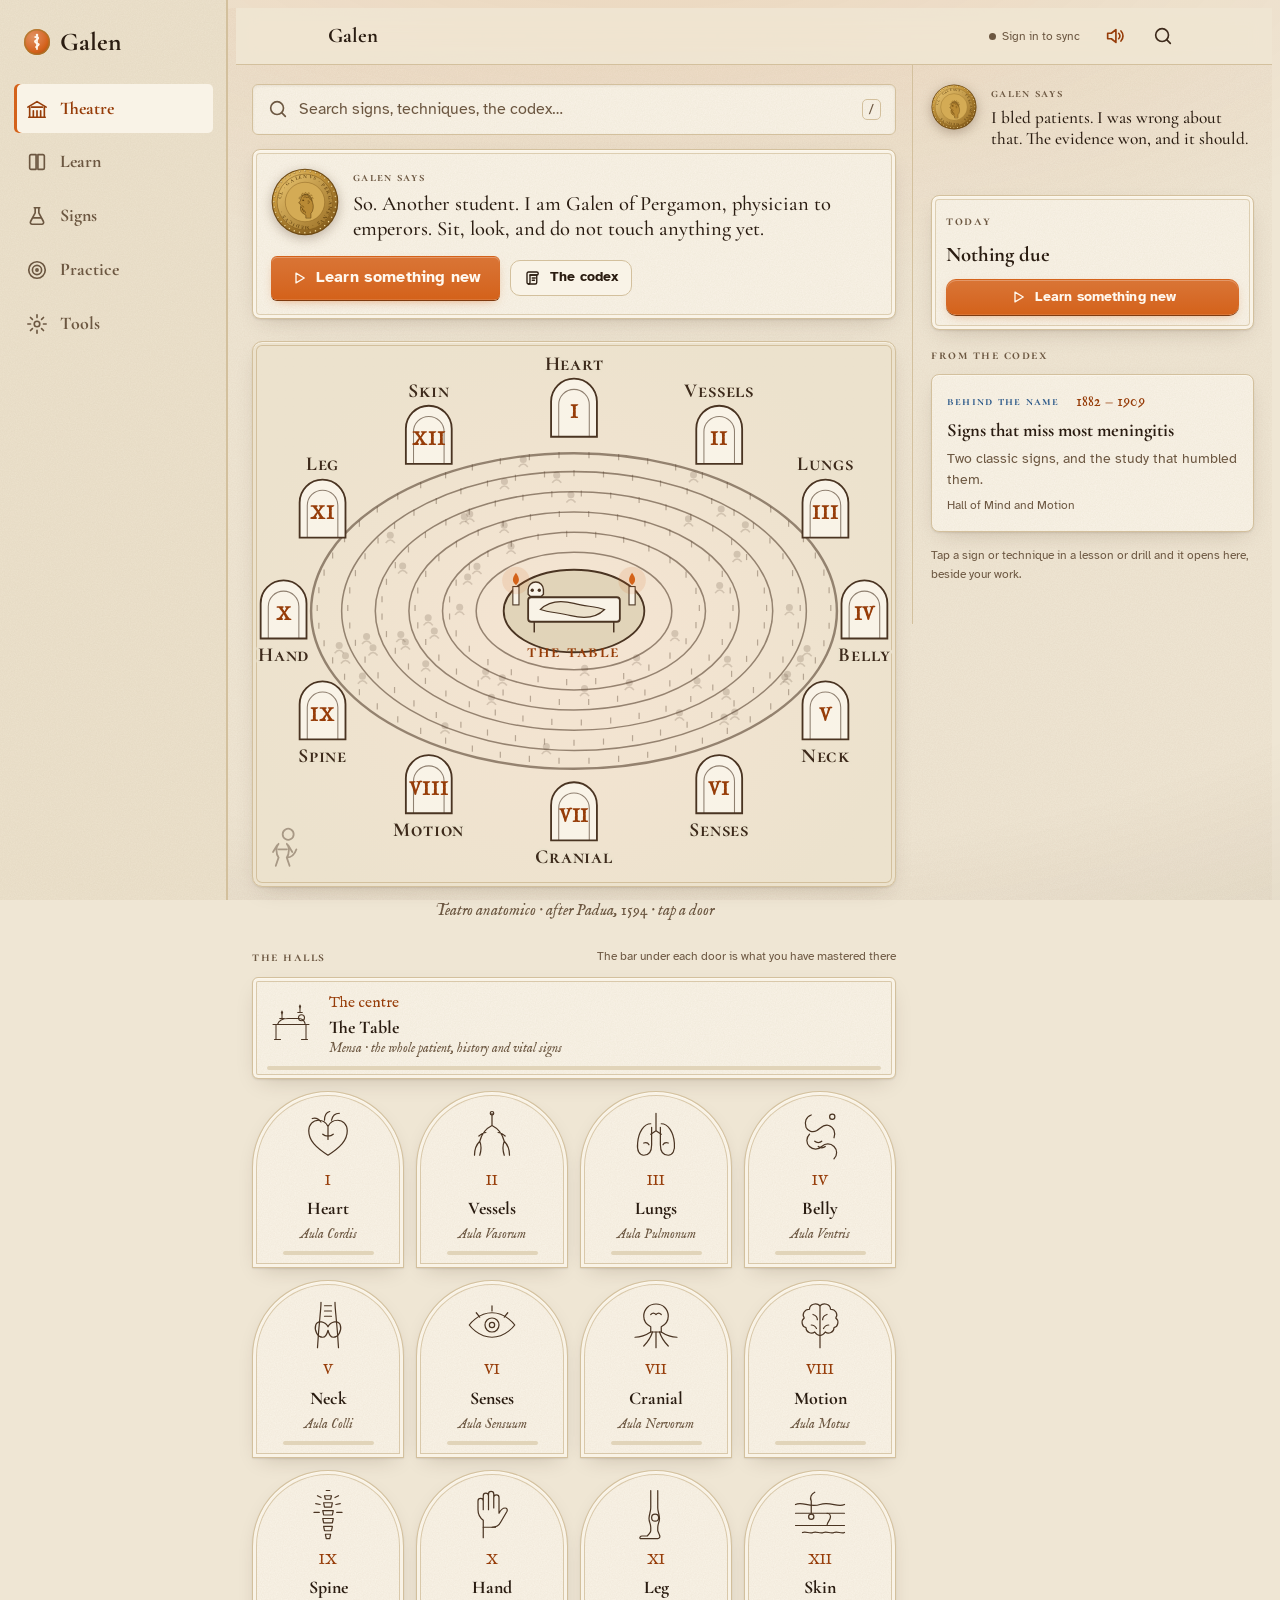
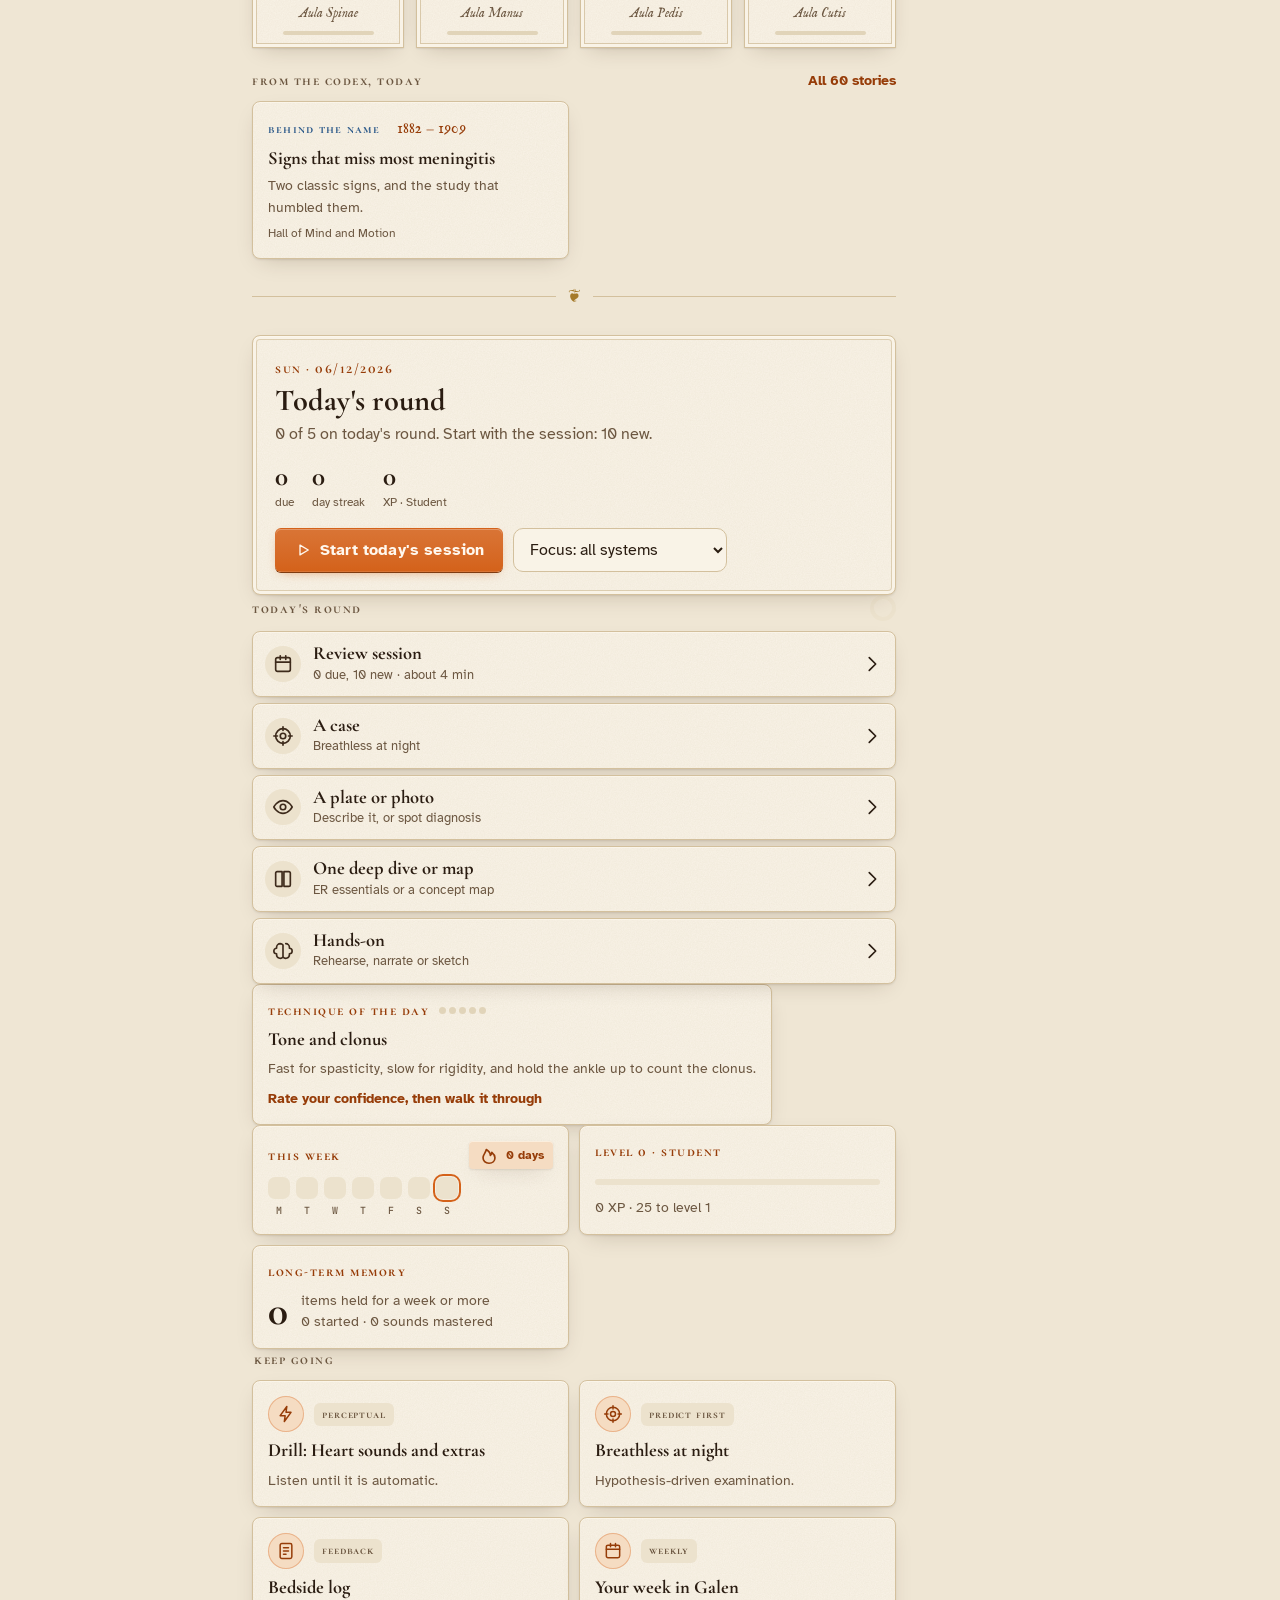
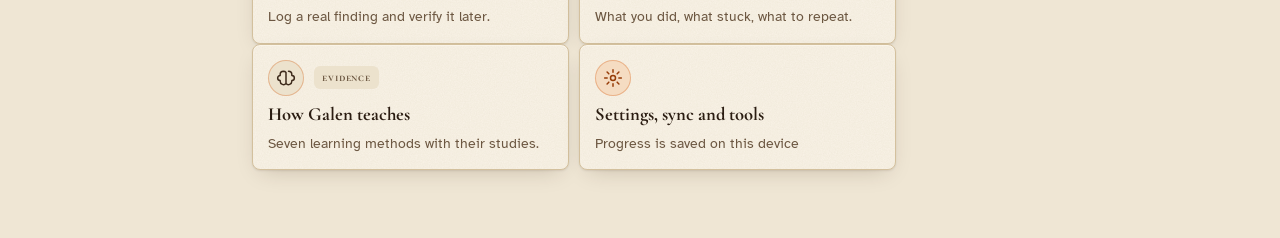
==== docs/index.html @ ebee1a9f "Publish the app: .gitignore excluded docs/index.html, so Pages never had a front page and fell back " ====
<!doctype html>
<html lang="en">
<head>
<meta charset="utf-8">
<meta name="viewport" content="width=device-width,initial-scale=1,viewport-fit=cover">
<title>Galen</title>
<meta name="description" content="Galen: history, examination and the reasons behind them. Evidence, illustrations, sounds, skin, neurology and practice that makes it stick.">
<meta name="theme-color" content="#efe6d4" media="(prefers-color-scheme: light)">
<meta name="theme-color" content="#120d09" media="(prefers-color-scheme: dark)">
<meta name="color-scheme" content="light dark">
<meta name="apple-mobile-web-app-capable" content="yes">
<meta name="apple-mobile-web-app-status-bar-style" content="default">
<meta name="apple-mobile-web-app-title" content="Galen">
<link rel="manifest" href="manifest.webmanifest">
<link rel="icon" href="icons/icon-192.png" type="image/png">
<link rel="apple-touch-icon" href="icons/apple-touch-icon.png">

<link rel="stylesheet" href="app.css?v=e08f1259a0">
</head>
<body>


<div class="shell">
  <header class="top"><div class="top-in">
    <button class="iconbtn" id="backbtn" aria-label="Back" hidden></button>
    <div class="top-title"><span class="brandmark" aria-hidden="true"><svg viewBox="0 0 24 24"><path d="M12 2.5v19"/><path d="M9.5 5.5c3.5-1 5.5 1 3 3s-5 2.5-2 4.5 5.5 1 3 3.5-4 1.5-2 3"/><circle cx="12" cy="2.6" r=".6"/></svg></span><b id="toptitle">Galen</b></div>
    <span class="sync" id="sync">This device</span>
    <button class="iconbtn" id="soundbtn" aria-label="Theatre sound" aria-pressed="false"></button>
    <button class="iconbtn" id="searchbtn" aria-label="Search (press /)"></button>
  </div></header>
  <main class="wrap" id="view"></main>
  <aside class="refpane" id="refpane" aria-label="Reference"></aside>
</div>
<div class="stage" aria-hidden="true"><i class="glow"></i><i class="vig"></i></div>
<nav class="nav" aria-label="Sections"><div class="nav-in" id="nav"></div></nav>

<script src="app.js?v=e08f1259a0"></script>
<script>
if ('serviceWorker' in navigator) {
  window.addEventListener('load', () => navigator.serviceWorker.register('sw.js').then(reg => {
    window.GALEN_SW = reg;
    reg.addEventListener('updatefound', () => { const w = reg.installing; w && w.addEventListener('statechange', () => { if (w.state === 'installed' && navigator.serviceWorker.controller) document.dispatchEvent(new CustomEvent('galen:update', { detail: reg })); }); });
  }).catch(e => console.warn('sw', e)));
  /* reload only when an update replaces a worker that was already in control (the user tapped Update), never on the first install */
  let refreshing = false; const hadController = !!navigator.serviceWorker.controller;
  navigator.serviceWorker.addEventListener('controllerchange', () => { if (refreshing || !hadController) return; refreshing = true; location.reload(); });
}
</script>
</body>
</html>
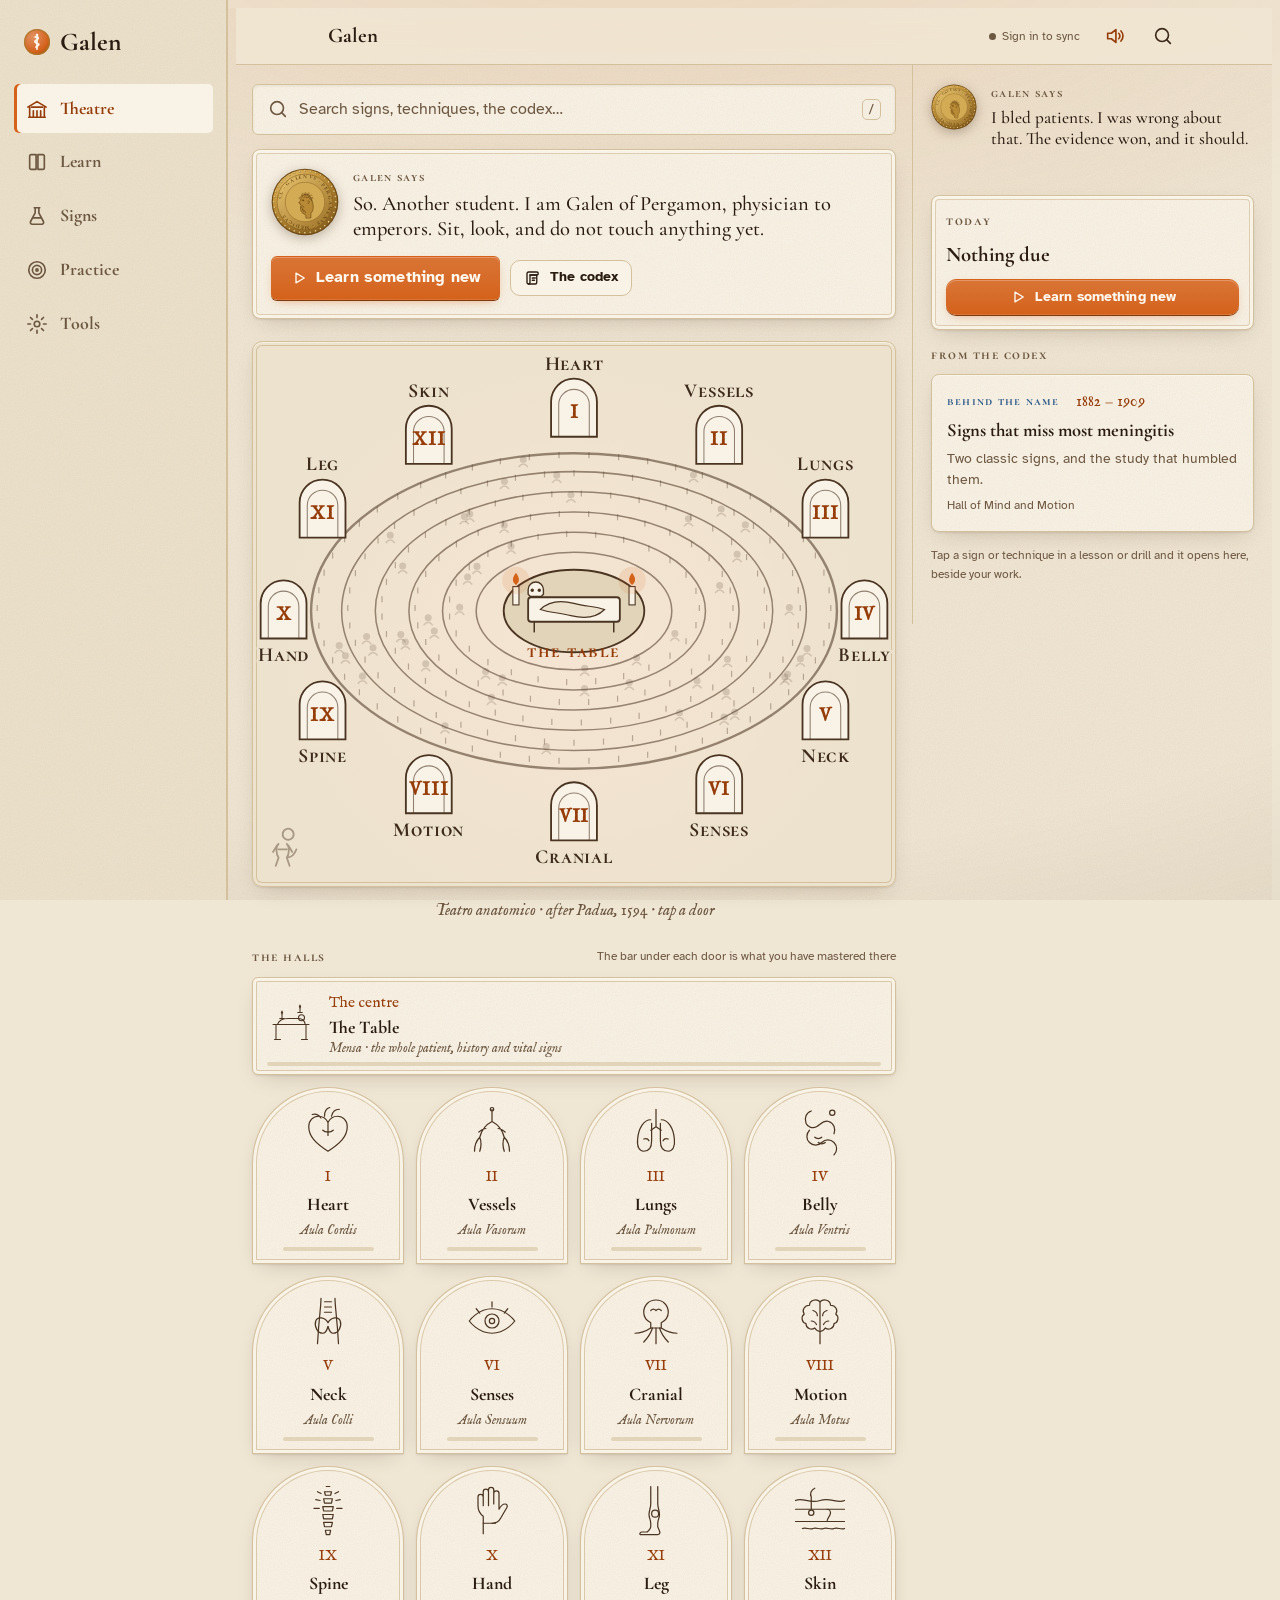
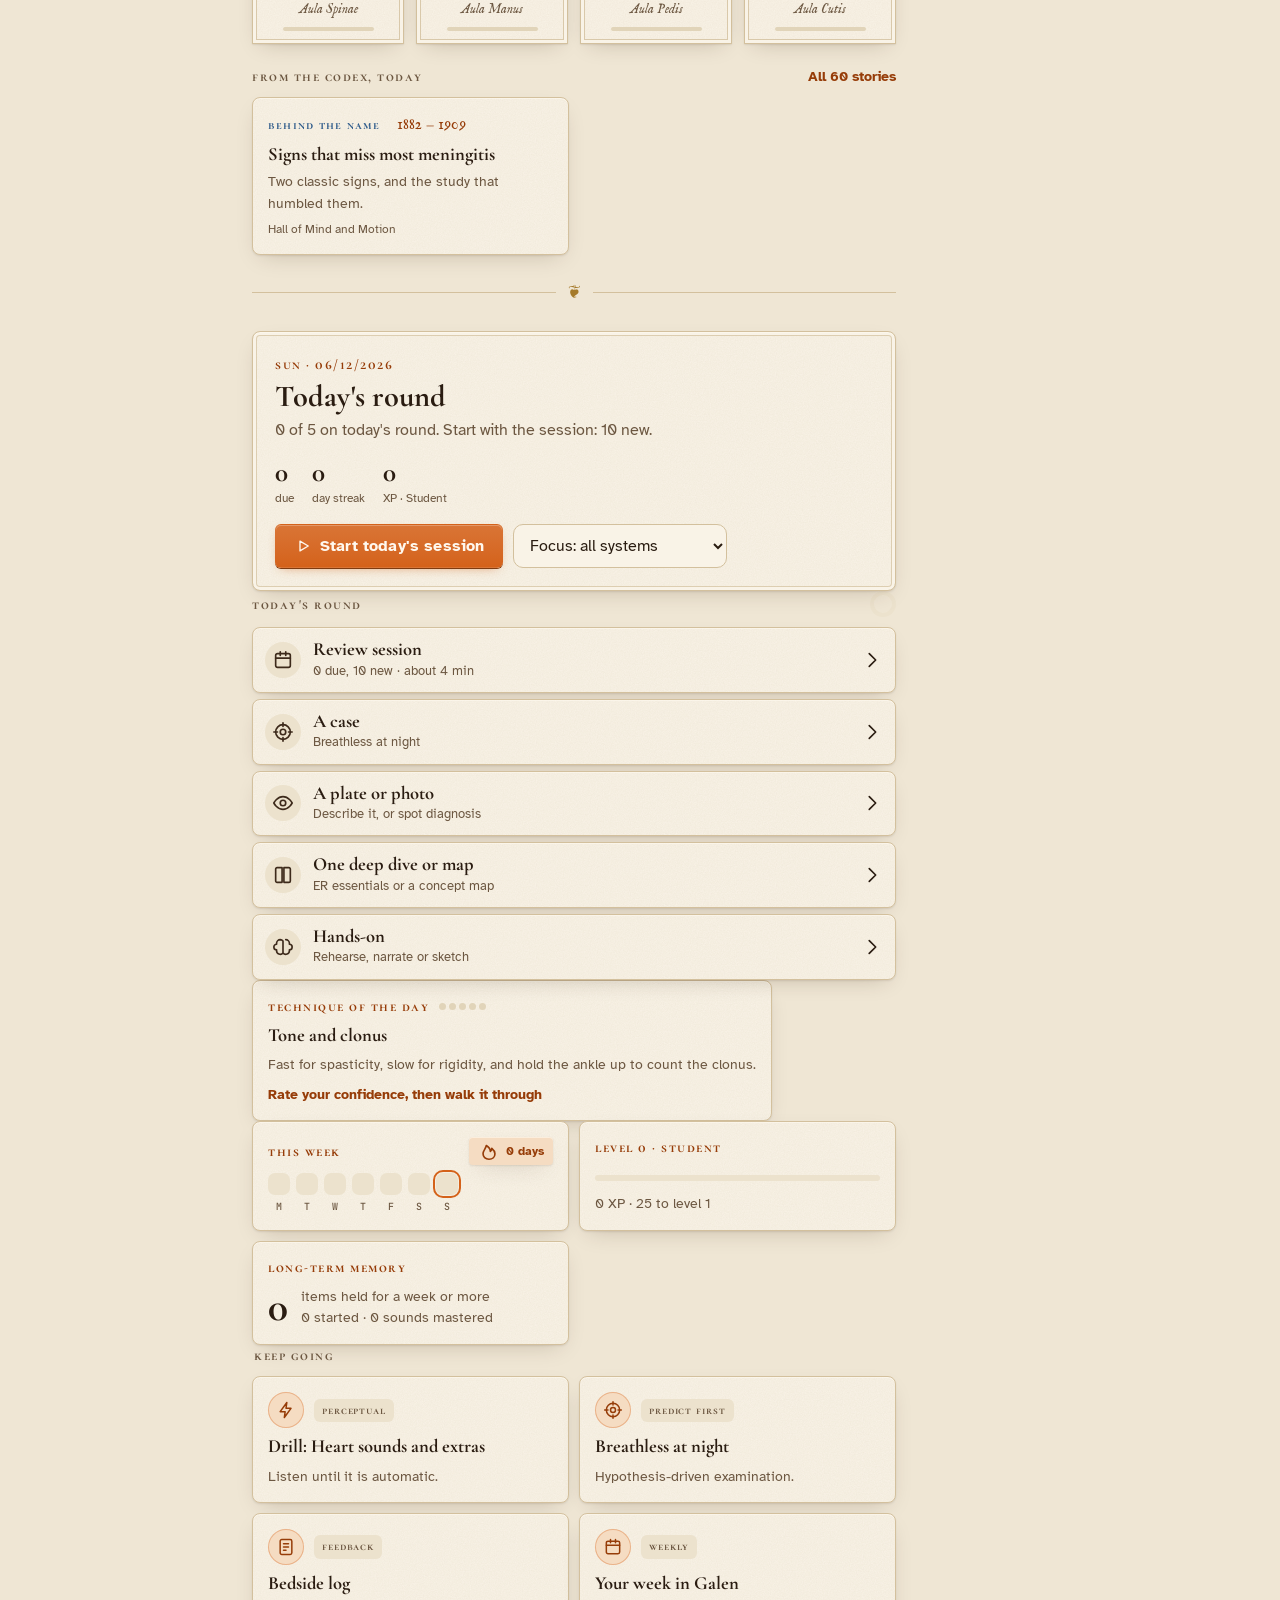
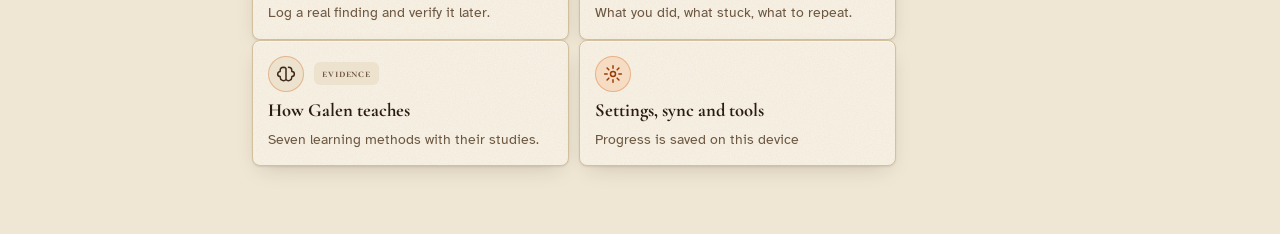
==== commit c629cac0: "Split store (state / cards / scheduler), world (halls / voice), theatre (core / sessions / codex) an" ====
--- a/docs/index.html
+++ b/docs/index.html
@@ -15,7 +15,7 @@
 <link rel="icon" href="icons/icon-192.png" type="image/png">
 <link rel="apple-touch-icon" href="icons/apple-touch-icon.png">
 
-<link rel="stylesheet" href="app.css?v=e08f1259a0">
+<link rel="stylesheet" href="app.css?v=080d347443">
 </head>
 <body>
 
@@ -34,7 +34,7 @@
 <div class="stage" aria-hidden="true"><i class="glow"></i><i class="vig"></i></div>
 <nav class="nav" aria-label="Sections"><div class="nav-in" id="nav"></div></nav>
 
-<script src="app.js?v=e08f1259a0"></script>
+<script src="app.js?v=080d347443"></script>
 <script>
 if ('serviceWorker' in navigator) {
   window.addEventListener('load', () => navigator.serviceWorker.register('sw.js').then(reg => {
--- a/docs/app.css
+++ b/docs/app.css
@@ -624,6 +624,32 @@
 .refpane .card{padding:14px}
 .refpane h2{font-size:1.45rem}
 
+/* ---------- help overlay and pad focus ---------- */
+.helpov{position:fixed;inset:0;z-index:60;background:rgb(20 12 5 / .55);display:grid;place-items:center;padding:16px}
+.helpov .card{max-width:640px;width:100%;max-height:85vh;overflow:auto}
+.helpov table{width:100%;border-collapse:collapse;font-size:.92rem}
+.helpov td,.helpov th{padding:6px 8px;border-bottom:1px solid var(--line);text-align:left;vertical-align:top}
+.helpov th{font-family:var(--f-sc);letter-spacing:.08em;text-transform:lowercase;color:var(--muted)}
+.helpov kbd{font-family:var(--f-mono);font-size:.78rem;border:1px solid var(--line);border-bottom-width:2px;border-radius:4px;padding:1px 6px;background:var(--surface2);white-space:nowrap}
+html.pad :focus{outline:3px solid var(--accent)!important;outline-offset:3px;border-radius:6px}
+html.pad .theatre .door:focus .arch{stroke:var(--accent);stroke-width:3}
+
+/* ---------- seal (wax) ---------- */
+.waxseal{display:inline-block;width:30px;height:30px;vertical-align:middle}
+.toast.good{background:var(--good)}
+
+/* sound settings */
+.mixrow{display:grid;grid-template-columns:auto 1fr auto;gap:10px;align-items:center}
+.mixrow input[type=range]{width:100%;accent-color:var(--accent)}
+
+.hall.table .prog{position:absolute;left:14px;right:14px;bottom:8px;width:auto}
+.hall.table .tx{flex:1;min-width:0}
+.hall.table{padding-bottom:18px}
+.theatre{max-width:820px;margin-inline:auto;width:100%}
+@media (max-width:480px){.sync{font-size:0;padding:4px}.sync::before{margin:0}}
+.wrap p,.wrap li,.wrap dd,.refpane p{overflow-wrap:anywhere}
+
+/* Theatre UI: guide, theatre home, halls, hall page, outline chapters. */
 /* ---------- Galen the guide ---------- */
 .guide{display:flex;gap:14px;align-items:flex-start}
 .medal{flex:none;width:68px;height:68px;border-radius:50%;padding:0;border:0;background:none;cursor:pointer;filter:drop-shadow(0 3px 6px rgb(60 30 5 / .3))}
@@ -683,36 +709,6 @@
 .hallhead h1{max-width:none}
 .story{font-size:1.04rem;line-height:1.65;max-width:66ch}
 .story p{margin:0 0 .8em}
-.lorecard{display:flex;flex-direction:column;gap:6px;text-align:left}
-.lorecard .yr{font-family:var(--f-fell);color:var(--accent-ink)}
-.lorecard .k{font-family:var(--f-sc);letter-spacing:.1em;text-transform:lowercase;font-weight:700;font-size:.78rem}
-.lorecard .k.dark{color:var(--bad)}.lorecard .k.triumph{color:var(--good)}.lorecard .k.eponym{color:var(--insp)}.lorecard .k.theatre{color:var(--gilt)}
-.lore-body{font-size:1.04rem;line-height:1.7;max-width:66ch}
-.lore-body p{margin:0 0 .9em}
-.lore-body p:first-child::first-letter{font-family:var(--f-fell);float:left;font-size:3.3em;line-height:.8;padding:7px 8px 0 0;color:var(--accent-ink)}
-.lore-fact{border-left:3px solid var(--gilt);padding:6px 12px;background:var(--gilt-soft);border-radius:0 6px 6px 0;font-size:.94rem}
-.codexfilter{display:flex;gap:6px;flex-wrap:wrap}
-.marg{font-family:var(--f-fell);font-style:italic;color:var(--muted)}
-.marg b{font-family:var(--f-display);font-style:normal;color:var(--ink)}
-
-/* ---------- help overlay and pad focus ---------- */
-.helpov{position:fixed;inset:0;z-index:60;background:rgb(20 12 5 / .55);display:grid;place-items:center;padding:16px}
-.helpov .card{max-width:640px;width:100%;max-height:85vh;overflow:auto}
-.helpov table{width:100%;border-collapse:collapse;font-size:.92rem}
-.helpov td,.helpov th{padding:6px 8px;border-bottom:1px solid var(--line);text-align:left;vertical-align:top}
-.helpov th{font-family:var(--f-sc);letter-spacing:.08em;text-transform:lowercase;color:var(--muted)}
-.helpov kbd{font-family:var(--f-mono);font-size:.78rem;border:1px solid var(--line);border-bottom-width:2px;border-radius:4px;padding:1px 6px;background:var(--surface2);white-space:nowrap}
-html.pad :focus{outline:3px solid var(--accent)!important;outline-offset:3px;border-radius:6px}
-html.pad .theatre .door:focus .arch{stroke:var(--accent);stroke-width:3}
-
-/* ---------- seal (wax) ---------- */
-.waxseal{display:inline-block;width:30px;height:30px;vertical-align:middle}
-.toast.good{background:var(--good)}
-
-/* sound settings */
-.mixrow{display:grid;grid-template-columns:auto 1fr auto;gap:10px;align-items:center}
-.mixrow input[type=range]{width:100%;accent-color:var(--accent)}
-
 /* ---------- the outline ---------- */
 .outline{display:flex;flex-direction:column;gap:10px}
 .chap{background:var(--surface);background-image:var(--paper);border:1px solid var(--line);border-radius:var(--r);box-shadow:var(--shadow)}
@@ -732,13 +728,21 @@
 .chap .trap,.chap .pearl{border-radius:6px;padding:9px 11px;font-size:.92rem}
 .chap .trap{background:var(--bad-soft);border-left:3px solid var(--bad)}
 .chap .pearl{background:var(--good-soft);border-left:3px solid var(--good)}
-.hall.table .prog{position:absolute;left:14px;right:14px;bottom:8px;width:auto}
-.hall.table .tx{flex:1;min-width:0}
-.hall.table{padding-bottom:18px}
-.theatre{max-width:820px;margin-inline:auto;width:100%}
-@media (max-width:480px){.sync{font-size:0;padding:4px}.sync::before{margin:0}}
+
+/* Codex and story pages. */
+.lorecard{display:flex;flex-direction:column;gap:6px;text-align:left}
+.lorecard .yr{font-family:var(--f-fell);color:var(--accent-ink)}
+.lorecard .k{font-family:var(--f-sc);letter-spacing:.1em;text-transform:lowercase;font-weight:700;font-size:.78rem}
+.lorecard .k.dark{color:var(--bad)}.lorecard .k.triumph{color:var(--good)}.lorecard .k.eponym{color:var(--insp)}.lorecard .k.theatre{color:var(--gilt)}
+.lore-body{font-size:1.04rem;line-height:1.7;max-width:66ch}
+.lore-body p{margin:0 0 .9em}
+.lore-body p:first-child::first-letter{font-family:var(--f-fell);float:left;font-size:3.3em;line-height:.8;padding:7px 8px 0 0;color:var(--accent-ink)}
+.lore-fact{border-left:3px solid var(--gilt);padding:6px 12px;background:var(--gilt-soft);border-radius:0 6px 6px 0;font-size:.94rem}
+.codexfilter{display:flex;gap:6px;flex-wrap:wrap}
+.marg{font-family:var(--f-fell);font-style:italic;color:var(--muted)}
+.marg b{font-family:var(--f-display);font-style:normal;color:var(--ink)}
+
 .lore-out dl{margin:6px 0 0;display:grid;grid-template-columns:max-content 1fr;gap:8px 14px}
 .lore-out dt{font-family:var(--f-sc);font-weight:700;letter-spacing:.08em;text-transform:lowercase;color:var(--accent-ink);font-size:.86rem;padding-top:2px}
 .lore-out dd{margin:0;font-size:.96rem}
 @media (max-width:520px){.lore-out dl{grid-template-columns:1fr;gap:2px}.lore-out dd{margin-bottom:8px}}
-.wrap p,.wrap li,.wrap dd,.refpane p{overflow-wrap:anywhere}
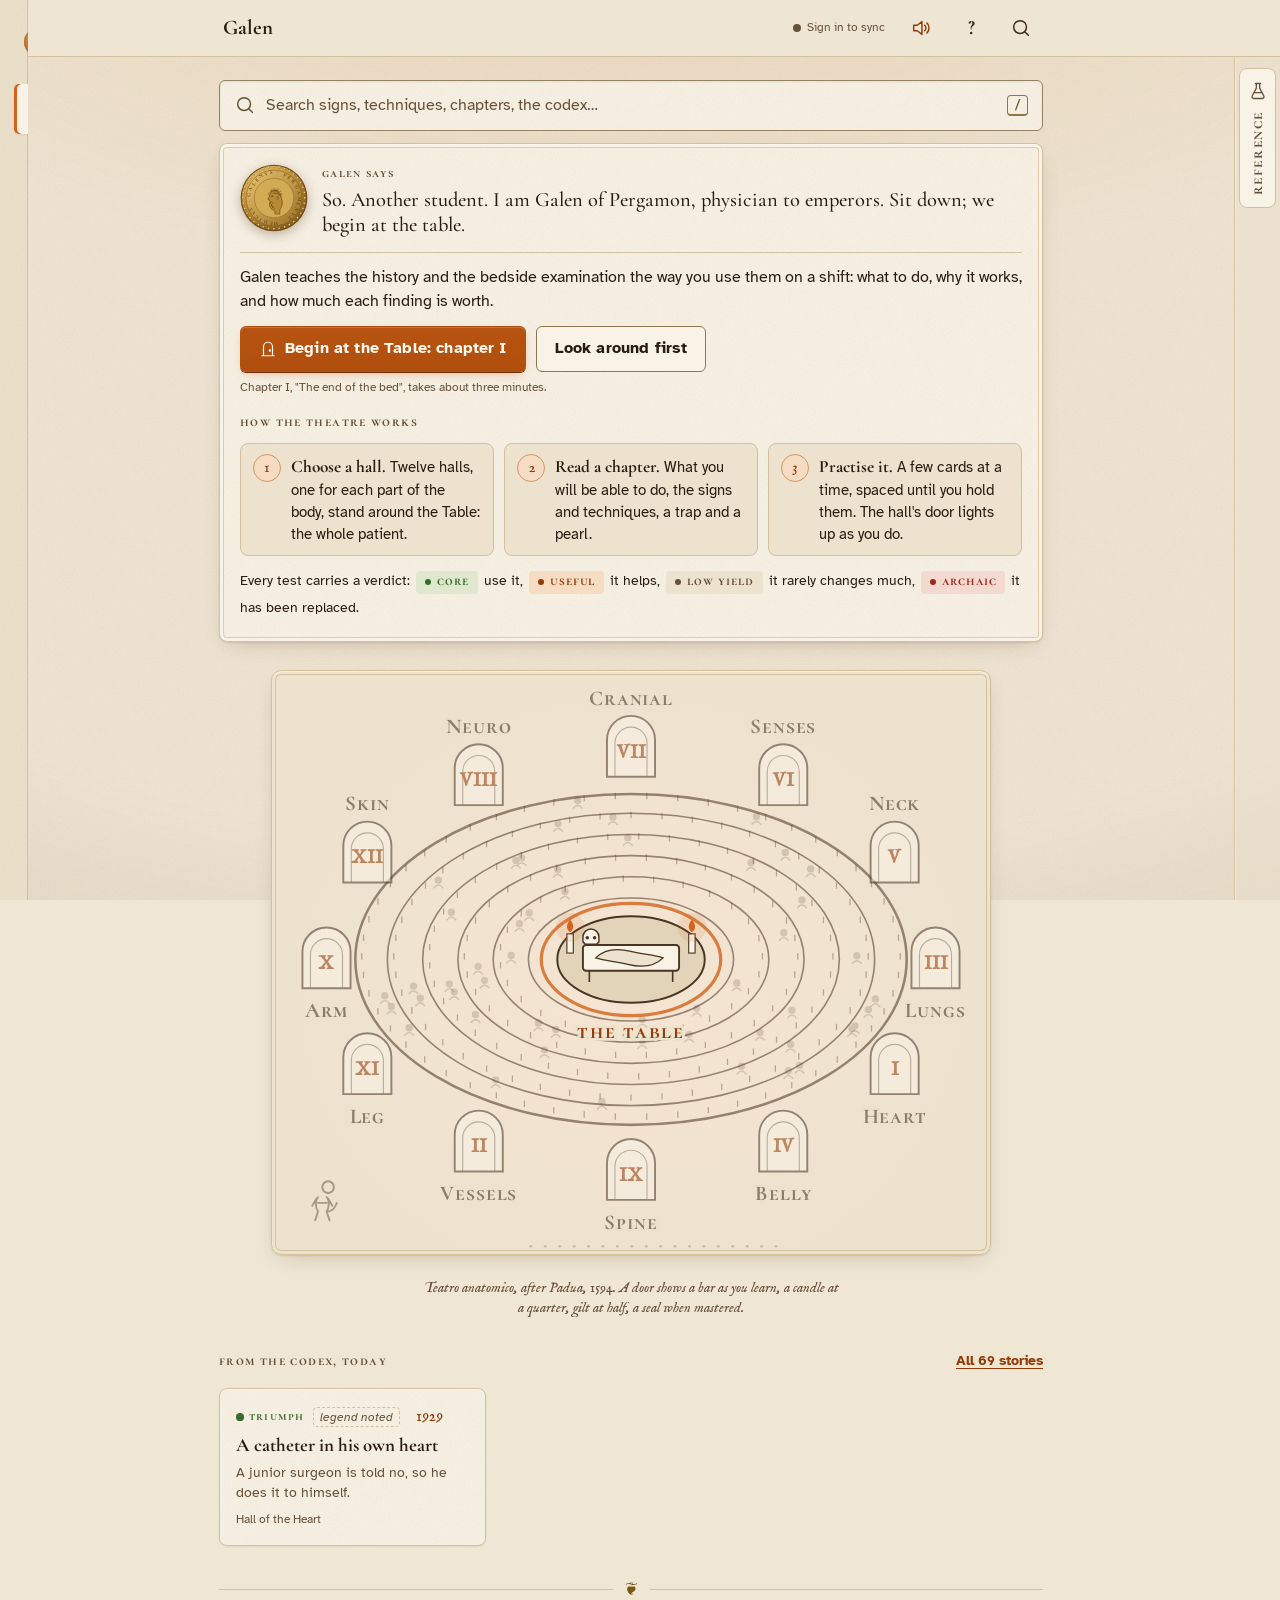
==== commit 32ed4bf6: "Galen 7.1.0: ten-tester review, twenty-developer improvements Safety-first store (single-writer lock" ====
--- a/docs/index.html
+++ b/docs/index.html
@@ -15,7 +15,7 @@
 <link rel="icon" href="icons/icon-192.png" type="image/png">
 <link rel="apple-touch-icon" href="icons/apple-touch-icon.png">
 
-<link rel="stylesheet" href="app.css?v=080d347443">
+<link rel="stylesheet" href="app.css?v=44f13ab05a">
 </head>
 <body>
 
@@ -24,26 +24,32 @@
   <header class="top"><div class="top-in">
     <button class="iconbtn" id="backbtn" aria-label="Back" hidden></button>
     <div class="top-title"><span class="brandmark" aria-hidden="true"><svg viewBox="0 0 24 24"><path d="M12 2.5v19"/><path d="M9.5 5.5c3.5-1 5.5 1 3 3s-5 2.5-2 4.5 5.5 1 3 3.5-4 1.5-2 3"/><circle cx="12" cy="2.6" r=".6"/></svg></span><b id="toptitle">Galen</b></div>
-    <span class="sync" id="sync">This device</span>
+    <span class="sync" id="sync" title="Sync status">This device</span>
     <button class="iconbtn" id="soundbtn" aria-label="Theatre sound" aria-pressed="false"></button>
     <button class="iconbtn" id="searchbtn" aria-label="Search (press /)"></button>
   </div></header>
   <main class="wrap" id="view"></main>
   <aside class="refpane" id="refpane" aria-label="Reference"></aside>
 </div>
-<div class="stage" aria-hidden="true"><i class="glow"></i><i class="vig"></i></div>
+<div class="stage" aria-hidden="true"><i class="glow"></i><i class="flick"></i><i class="vig"></i></div>
 <nav class="nav" aria-label="Sections"><div class="nav-in" id="nav"></div></nav>
 
-<script src="app.js?v=080d347443"></script>
+<script src="app.js?v=44f13ab05a"></script>
 <script>
 if ('serviceWorker' in navigator) {
-  window.addEventListener('load', () => navigator.serviceWorker.register('sw.js').then(reg => {
-    window.GALEN_SW = reg;
-    reg.addEventListener('updatefound', () => { const w = reg.installing; w && w.addEventListener('statechange', () => { if (w.state === 'installed' && navigator.serviceWorker.controller) document.dispatchEvent(new CustomEvent('galen:update', { detail: reg })); }); });
+  /* The update banner follows reg.waiting, so it comes back on every start until the user updates.
+     The app also checks for an update when it comes back into view (Android keeps the PWA alive for days), when it comes online, and hourly. */
+  const tell = reg => { if (reg && reg.waiting && navigator.serviceWorker.controller) document.dispatchEvent(new CustomEvent('galen:update', { detail: reg })); };
+  window.addEventListener('load', () => navigator.serviceWorker.register('sw.js', { updateViaCache: 'none' }).then(reg => {
+    if (!reg) return; window.GALEN_SW = reg; tell(reg);
+    reg.addEventListener('updatefound', () => { const w = reg.installing; w && w.addEventListener('statechange', () => { if (w.state === 'installed') tell(reg); }); });
+    let last = Date.now(); const check = () => { if (Date.now() - last < 60000 || navigator.onLine === false) return; last = Date.now(); reg.update().catch(() => {}); };
+    document.addEventListener('visibilitychange', () => { if (!document.hidden) check(); });
+    window.addEventListener('online', check); setInterval(check, 3600000);
   }).catch(e => console.warn('sw', e)));
   /* reload only when an update replaces a worker that was already in control (the user tapped Update), never on the first install */
   let refreshing = false; const hadController = !!navigator.serviceWorker.controller;
-  navigator.serviceWorker.addEventListener('controllerchange', () => { if (refreshing || !hadController) return; refreshing = true; location.reload(); });
+  navigator.serviceWorker.addEventListener('controllerchange', () => { if (refreshing || !hadController) return; refreshing = true; try { if (typeof Store !== 'undefined' && Store.cache) Store.cache(); } catch (e) {} location.reload(); });
 }
 </script>
 </body>
--- a/docs/app.css
+++ b/docs/app.css
@@ -1,373 +1,558 @@
 
-/* Layout: an instrument-panel app. Mobile: top bar + bottom tab bar. Desktop (≥980px): left rail + centred 880px column.
-   Palette: cool clinical neutrals biased slightly warm toward the signature orange; orange marks action and progress only. */
+/* ================= GALEN · BASE DESIGN SYSTEM =================
+   One world: the anatomical theatre. Day is parchment and iron-gall ink, night is candlelight on walnut.
+   The colour palette (both themes) lives in 02-theatre.css; this block holds the layout tokens, the scales and every shared component.
+   Layout: phone has a top bar and a bottom tab bar; ≥980 px a left rail; ≥1100 px a reference pane on the right (02-theatre.css).
+   Hierarchy of surfaces:
+     level 1  .card .hero .player .pal .sheet        engraved double frame (outer hairline, inner rule)
+     level 2  .tile .list .acc .opt .lrow(alone) …   single hairline, soft shadow
+     level 3  .note .fact .think .t .vit …            flat tint, no shadow
+   Selected state everywhere (chips, segments, steps, toggles): accent-soft fill, accent rule, accent-ink text. */
 :root{
-  --bg:#f4f4f5; --surface:#ffffff; --surface2:#eeeef1; --surface3:#e4e4e9; --ink:#16171b; --ink2:#2c2e35; --muted:#5d6069; --line:#dedee4;
-  --accent:#ee6a1c; --accent-ink:#ad470b; --accent-soft:#fde9dc; --on-accent:#ffffff;
-  --insp:#2f74d0; --good:#1b7f45; --good-soft:#dcf1e4; --bad:#c2352b; --bad-soft:#fbe4e2; --warn:#9a6200; --warn-soft:#fbefd6; --bone:#f3ead8; --bone-line:#c9b48c; --muscle:#e9a99a; --muscle-line:#b9675a; --nerve:#e0b100; --artery:#d33b2f; --vein:#3a6fc4; --fluid:#9fc6ee; --skin:#f6dccb;
-  --shadow:0 1px 2px rgb(20 20 30 / .05),0 6px 20px rgb(20 20 30 / .06);
-  --f-display:"Bricolage Grotesque","Segoe UI",system-ui,sans-serif;
-  --f-body:"Atkinson Hyperlegible",system-ui,-apple-system,"Segoe UI",sans-serif;
-  --f-mono:"JetBrains Mono",ui-monospace,Menlo,Consolas,monospace;
-  --r:14px; --r-sm:10px; --nav-h:64px;
+  /* anatomy colours used by the figures */
+  --bone:#f3ead8; --bone-line:#c9b48c; --muscle:#e9a99a; --muscle-line:#b9675a; --nerve:#e0b100; --artery:#d33b2f; --vein:#3a6fc4; --fluid:#9fc6ee; --skin:#f6dccb;
+  /* spacing scale (4 px base) */
+  --s1:4px; --s2:8px; --s3:12px; --s4:16px; --s5:24px; --s6:32px; --s7:48px;
+  /* type scale; the floor keeps small print at 12 px or more at every text size */
+  --t-xs:max(.78rem,12px); --t-sm:max(.875rem,12.5px); --t-md:1rem; --t-lg:1.125rem; --t-xl:1.35rem; --t-2xl:1.6rem;
+  --r:8px; --r-sm:6px; --r-lg:12px; --nav-h:64px; --rail-w:228px; --top-h:56px; --col:880px;
+  --ease:cubic-bezier(.2,.7,.2,1);
 }
 @media (prefers-color-scheme: dark){:root:not([data-theme="light"]){
-  --bg:#0f1012; --surface:#17181c; --surface2:#202127; --surface3:#2a2b32; --ink:#ececef; --ink2:#d3d4da; --muted:#9a9ca6; --line:#2c2e35;
-  --accent:#ff7d33; --accent-ink:#ffa066; --accent-soft:#3a2416; --on-accent:#1c0d04;
-  --insp:#6aa7f2; --good:#4cc283; --good-soft:#123222; --bad:#ff6b5e; --bad-soft:#3b1815; --warn:#e6b23c; --warn-soft:#352a10; --bone:#4a4337; --bone-line:#8a7a5c; --muscle:#7a3d34; --muscle-line:#b96a5c; --nerve:#e8c13a; --artery:#ff6b5e; --vein:#6aa7f2; --fluid:#244a6e; --skin:#3d322b;
-  --shadow:0 1px 2px rgb(0 0 0 / .4); color-scheme:dark}}
-:root[data-theme="dark"]{
-  --bg:#0f1012; --surface:#17181c; --surface2:#202127; --surface3:#2a2b32; --ink:#ececef; --ink2:#d3d4da; --muted:#9a9ca6; --line:#2c2e35;
-  --accent:#ff7d33; --accent-ink:#ffa066; --accent-soft:#3a2416; --on-accent:#1c0d04;
-  --insp:#6aa7f2; --good:#4cc283; --good-soft:#123222; --bad:#ff6b5e; --bad-soft:#3b1815; --warn:#e6b23c; --warn-soft:#352a10; --bone:#4a4337; --bone-line:#8a7a5c; --muscle:#7a3d34; --muscle-line:#b96a5c; --nerve:#e8c13a; --artery:#ff6b5e; --vein:#6aa7f2; --fluid:#244a6e; --skin:#3d322b;
-  --shadow:0 1px 2px rgb(0 0 0 / .4); color-scheme:dark}
-
-*{box-sizing:border-box}
+  --bone:#4a4337; --bone-line:#8a7a5c; --muscle:#7a3d34; --muscle-line:#b96a5c; --nerve:#e8c13a; --artery:#ff6b5e; --vein:#6aa7f2; --fluid:#244a6e; --skin:#3d322b}}
+:root[data-theme="dark"]{--bone:#4a4337; --bone-line:#8a7a5c; --muscle:#7a3d34; --muscle-line:#b96a5c; --nerve:#e8c13a; --artery:#ff6b5e; --vein:#6aa7f2; --fluid:#244a6e; --skin:#3d322b}
+
+/* ---------- reset ---------- */
+*,*::before,*::after{box-sizing:border-box}
 [hidden]{display:none!important}
-html,body{background:var(--bg);color:var(--ink)}
-body{font-family:var(--f-body);font-size:16px;line-height:1.55;-webkit-font-smoothing:antialiased;-webkit-tap-highlight-color:transparent}
+html{-webkit-text-size-adjust:100%;text-size-adjust:100%;min-height:100%;color:var(--ink)}
+body{margin:0;min-height:100vh;min-height:100dvh;font-family:var(--f-body);font-size:1rem;line-height:1.55;color:var(--ink);-webkit-font-smoothing:antialiased;-webkit-tap-highlight-color:transparent;font-variant-numeric:lining-nums;overflow-x:clip}
 body::before{content:"";position:fixed;inset:0 0 auto;height:env(safe-area-inset-top,0px);z-index:30;background:var(--bg)}
-button,input,select,textarea{font:inherit;color:inherit}
+button,input,select,textarea{font:inherit;color:inherit;letter-spacing:inherit}
 button{cursor:pointer}
-a{color:var(--accent-ink)}
-:focus-visible{outline:2.5px solid var(--accent);outline-offset:2px;border-radius:8px}
-h1,h2,h3,h4{font-family:var(--f-display);line-height:1.12;text-wrap:balance;margin:0;letter-spacing:-.015em}
-h1{font-size:clamp(1.85rem,5.4vw,2.5rem);font-weight:800}
-h2{font-size:1.38rem;font-weight:700}
-h3{font-size:1.06rem;font-weight:700}
+img,svg,canvas,video{max-width:100%}
+a{color:var(--accent-ink);text-underline-offset:.18em;text-decoration-thickness:1px}
+a:hover{text-decoration-thickness:2px}
+::selection{background:color-mix(in srgb,var(--accent) 30%,transparent);color:var(--ink)}
 p{margin:0}
-ul{margin:0}
-.i{width:22px;height:22px;stroke:currentColor;fill:none;stroke-width:1.8;stroke-linecap:round;stroke-linejoin:round;flex:none}
-.mono{font-family:var(--f-mono);font-variant-numeric:tabular-nums}
-.eyebrow,.label{font-family:var(--f-mono);font-size:.7rem;letter-spacing:.09em;text-transform:uppercase;color:var(--muted);font-weight:500}
+ul,ol{margin:0}
+
+/* ---------- focus: one visible ring everywhere ---------- */
+:focus{outline:none}
+:focus-visible{outline:2.5px solid var(--focus);outline-offset:2px}
+:where(a,button,input,select,textarea,summary,[tabindex],[role=button],[role=link]){scroll-margin-top:calc(var(--top-h) + 16px + env(safe-area-inset-top,0px));scroll-margin-bottom:calc(var(--nav-h) + 16px + env(safe-area-inset-bottom,0px))}
+:where(h1,h2,h3,main,section,article,div)[tabindex="-1"]:focus{outline:none}
+.list>:focus-visible,.lrow:focus-visible,.acc>summary:focus-visible,.chap>summary:focus-visible,.pal-item:focus-visible,.sheet-b:focus-visible,.tabs button:focus-visible,.seg button:focus-visible{outline-offset:-3px}
+input:focus-visible,select:focus-visible,textarea:focus-visible{outline-offset:0}
+.sr-only{position:absolute!important;width:1px;height:1px;padding:0;margin:-1px;overflow:hidden;clip:rect(0 0 0 0);white-space:nowrap;border:0}
+
+/* ---------- type ---------- */
+h1,h2,h3,h4{font-family:var(--f-display);font-weight:700;line-height:1.1;text-wrap:balance;margin:0;letter-spacing:0;font-variant-numeric:lining-nums;color:var(--ink)}
+h1{font-size:clamp(2.05rem,1.55rem + 2.2vw,2.9rem);line-height:1.02}
+h2{font-size:var(--t-2xl)}
+h3{font-size:1.24rem;line-height:1.15}
+h4{font-size:1.06rem}
+.eyebrow,.label{font-family:var(--f-sc);font-size:max(.86rem,12px);letter-spacing:.1em;text-transform:lowercase;font-weight:700;color:var(--muted);line-height:1.3}
+.eyebrow{color:var(--accent-ink)}
+.mono{font-variant-numeric:tabular-nums lining-nums}
 .muted{color:var(--muted)}
-.small{font-size:.87rem}
-.tiny{font-size:.78rem}
+.small{font-size:var(--t-sm)}
+.tiny{font-size:var(--t-xs)}
+.i{width:22px;height:22px;stroke:currentColor;fill:none;stroke-width:1.6;stroke-linecap:round;stroke-linejoin:round;flex:none}
+kbd,.kbd{font-family:var(--f-mono);font-size:.78rem;border:1px solid var(--line-strong);border-bottom-width:2px;border-radius:4px;padding:1px 6px;background:var(--surface2);white-space:nowrap;color:var(--ink2)}
+code{font-family:var(--f-mono);font-size:.88em;background:var(--surface2);border-radius:4px;padding:0 4px}
 
 /* ---------- shell ---------- */
-.shell{min-height:100%}
-.top{position:sticky;top:env(safe-area-inset-top,0px);z-index:20;background:color-mix(in srgb,var(--bg) 92%,transparent);backdrop-filter:saturate(1.4) blur(10px);-webkit-backdrop-filter:saturate(1.4) blur(10px);border-bottom:1px solid var(--line)}
-.top-in{max-width:880px;margin:0 auto;display:flex;align-items:center;gap:6px;min-height:56px;padding-block:6px;padding-left:max(10px,env(safe-area-inset-left,0px));padding-right:max(10px,env(safe-area-inset-right,0px))}
-.iconbtn{width:42px;height:42px;border-radius:12px;border:0;background:none;display:grid;place-items:center;color:var(--ink2);flex:none}
-.iconbtn:hover{background:var(--surface2)}
-.top-title{flex:1;min-width:0;display:flex;align-items:center;gap:9px;padding-left:4px}
-.top-title b{font-family:var(--f-display);font-weight:700;font-size:1.08rem;white-space:nowrap;overflow:hidden;text-overflow:ellipsis}
-.brandmark{width:26px;height:26px;border-radius:8px;background:var(--accent);display:grid;place-items:center;flex:none}
+.shell{min-height:100vh;min-height:100dvh;position:relative;z-index:1}
+.top{position:sticky;top:env(safe-area-inset-top,0px);z-index:20}
+.top-in{max-width:var(--col);margin:0 auto;display:flex;align-items:center;gap:6px;min-height:var(--top-h);padding-block:6px;padding-left:max(8px,env(safe-area-inset-left,0px));padding-right:max(8px,env(safe-area-inset-right,0px))}
+.iconbtn{width:44px;height:44px;border-radius:50%;border:0;background:none;display:grid;place-items:center;color:var(--ink2);flex:none;transition:background .15s}
+.iconbtn:hover{background:color-mix(in srgb,var(--surface2) 80%,transparent)}
+.iconbtn .i{width:22px;height:22px}
+.top-title{flex:1;min-width:0;display:flex;align-items:center;gap:10px;padding-left:4px}
+.top-title b{font-family:var(--f-display);font-weight:700;font-size:1.3rem;white-space:nowrap;overflow:hidden;text-overflow:ellipsis;font-variant-numeric:lining-nums}
+.brandmark{width:28px;height:28px;border-radius:50%;display:grid;place-items:center;flex:none}
 .brandmark svg{width:18px;height:18px;stroke:var(--on-accent);stroke-width:2.2;fill:none;stroke-linecap:round;stroke-linejoin:round}
-.sync{display:inline-flex;align-items:center;gap:6px;font-size:.74rem;color:var(--muted);padding:4px 8px;border-radius:99px;white-space:nowrap}
-.sync::before{content:"";width:7px;height:7px;border-radius:50%;background:var(--muted)}
+@media (max-width:480px){.top-in:has(#backbtn:not([hidden])) .brandmark{display:none}.top-in{gap:2px}}
+.sync{display:inline-flex;align-items:center;gap:6px;font-size:var(--t-xs);color:var(--muted);padding:4px 8px;border-radius:99px;white-space:nowrap}
+.sync::before{content:"";width:8px;height:8px;border-radius:50%;background:var(--muted);flex:none}
 .sync.ok::before{background:var(--good)}
 .sync.busy::before{background:var(--accent)}
-.kbdhint{font-family:var(--f-mono);font-size:.68rem;border:1px solid var(--line);border-radius:5px;padding:1px 5px;color:var(--muted)}
-.wrap{max-width:880px;margin:0 auto;display:flex;flex-direction:column;gap:22px;padding-block:20px calc(var(--nav-h) + 40px + env(safe-area-inset-bottom,0px));padding-left:max(16px,env(safe-area-inset-left,0px));padding-right:max(16px,env(safe-area-inset-right,0px))}
+.sync.err::before,.sync.bad::before,.sync.off::before{background:var(--bad)}
+.kbdhint{font-family:var(--f-mono);font-size:max(.7rem,12px);border:1px solid var(--line-strong);border-bottom-width:2px;border-radius:4px;padding:0 6px;color:var(--muted)}
+@media (hover:none){.kbdhint{display:none}}
+.wrap{max-width:var(--col);width:100%;margin:0 auto;display:flex;flex-direction:column;gap:var(--s5);padding-block:var(--s5) calc(var(--nav-h) + 40px + env(safe-area-inset-bottom,0px));padding-left:max(16px,env(safe-area-inset-left,0px));padding-right:max(16px,env(safe-area-inset-right,0px))}
 .wrap>*{min-width:0}
-.enter{animation:enter .22s ease-out}
-@keyframes enter{from{transform:translateY(6px)}to{transform:none}}
-
-.nav{position:fixed;left:0;right:0;bottom:0;z-index:25;background:color-mix(in srgb,var(--surface) 94%,transparent);backdrop-filter:blur(12px);-webkit-backdrop-filter:blur(12px);border-top:1px solid var(--line);padding-bottom:env(safe-area-inset-bottom,0px);padding-left:max(6px,env(safe-area-inset-left,0px));padding-right:max(6px,env(safe-area-inset-right,0px))}
+.wrap>.ph{order:-1}
+.enter{animation:enter .26s var(--ease)}
+@keyframes enter{from{opacity:.4;transform:translateY(6px)}to{opacity:1;transform:none}}
+
+.nav{position:fixed;left:0;right:0;bottom:0;z-index:25;padding-bottom:env(safe-area-inset-bottom,0px);padding-left:max(6px,env(safe-area-inset-left,0px));padding-right:max(6px,env(safe-area-inset-right,0px))}
 .nav-in{max-width:560px;margin:0 auto;display:grid;grid-template-columns:repeat(5,1fr);height:var(--nav-h)}
-.nav button{border:0;background:none;display:flex;flex-direction:column;align-items:center;justify-content:center;gap:3px;color:var(--muted);font-size:.7rem;font-weight:700;position:relative}
-.nav button .pillbg{position:absolute;top:8px;width:56px;height:30px;border-radius:99px;background:transparent;transition:background .15s}
+.nav button{border:0;background:none;display:flex;flex-direction:column;align-items:center;justify-content:center;gap:3px;color:var(--muted);font-size:var(--t-xs);font-weight:700;position:relative;min-width:0}
+.nav button .pillbg{position:absolute;top:8px;width:56px;height:30px;border-radius:4px;background:transparent;transition:background .15s}
 .nav button .i{position:relative;width:22px;height:22px}
 .nav button span.l{position:relative}
-.nav button[aria-current="page"]{color:var(--ink)}
-.nav button[aria-current="page"] .pillbg{background:var(--accent-soft)}
+.nav button[aria-current="page"]{color:var(--accent-ink)}
+.nav button[aria-current="page"] .pillbg{background:var(--accent-soft);box-shadow:inset 0 0 0 1px color-mix(in srgb,var(--accent) 35%,transparent)}
 .nav button[aria-current="page"] .i{stroke:var(--accent-ink)}
-.nav .badge{position:absolute;top:6px;left:calc(50% + 8px);min-width:17px;height:17px;padding:0 5px;border-radius:99px;background:var(--accent);color:var(--on-accent);font-size:.66rem;font-family:var(--f-mono);display:grid;place-items:center;font-weight:600}
+.nav .badge{position:absolute;top:5px;left:calc(50% + 8px);min-width:18px;height:18px;padding:0 5px;border-radius:99px;background:var(--accent-fill);color:var(--on-accent);font-size:max(.68rem,11px);font-variant-numeric:tabular-nums;display:grid;place-items:center;font-weight:700;box-shadow:0 0 0 2px var(--surface)}
+.nav .railbrand{display:none}
 
 @media (min-width:980px){
-  .nav{top:0;bottom:0;right:auto;width:228px;border-top:0;border-right:1px solid var(--line);padding:calc(18px + env(safe-area-inset-top,0px)) 14px 18px max(14px,env(safe-area-inset-left,0px));background:var(--surface)}
+  .nav{top:0;bottom:0;right:auto;width:var(--rail-w);padding:calc(18px + env(safe-area-inset-top,0px)) 14px 18px max(14px,env(safe-area-inset-left,0px));overflow-y:auto}
   .nav-in{display:flex;flex-direction:column;height:auto;gap:4px;max-width:none}
-  .nav .railbrand{display:flex!important;align-items:center;gap:10px;font-family:var(--f-display);font-weight:800;font-size:1.1rem;padding:4px 10px 18px}
-  .nav button{flex-direction:row;justify-content:flex-start;gap:12px;padding:11px 12px;border-radius:12px;font-size:.95rem}
+  .nav .railbrand{display:flex!important;align-items:center;gap:10px;padding:4px 10px 18px}
+  .nav button{flex-direction:row;justify-content:flex-start;gap:12px;padding:11px 12px;border-radius:5px;min-height:48px}
   .nav button .pillbg{display:none}
-  .nav button[aria-current="page"]{background:var(--accent-soft);color:var(--accent-ink)}
-  .nav button:hover:not([aria-current="page"]){background:var(--surface2)}
-  .nav .badge{position:static;margin-left:auto}
-  .shell{padding-left:228px}
-  .wrap{padding-bottom:60px}
+  .nav button:hover:not([aria-current="page"]){background:color-mix(in srgb,var(--surface) 70%,transparent)}
+  .nav .badge{position:static;margin-left:auto;box-shadow:none}
+  .shell{padding-left:var(--rail-w)}
+  .wrap{padding-bottom:64px;padding-left:28px;padding-right:28px;gap:28px}
+  .top-in{padding-left:20px;padding-right:20px}
   .top .brandmark{display:none}
 }
-.nav .railbrand{display:none}
-
-/* ---------- components ---------- */
-.ph{display:flex;flex-direction:column;gap:8px}
-.ph .lede{color:var(--muted);font-size:1.02rem;max-width:62ch}
+@media (min-width:1600px){:root{--rail-w:248px;--col:1040px}}
+/* very short screens (Deck at 200% zoom, landscape phones): smaller chrome, and no tab bar while a card is up */
+@media (max-height:500px) and (max-width:979px){
+  :root{--nav-h:52px;--top-h:44px}
+  .top-in{padding-block:2px}.iconbtn{width:40px;height:40px}.top-title b{font-size:1.15rem}
+  .nav button .pillbg{top:4px;height:26px}
+  .nav button span.l{font-size:11px}
+  body:has(#view .fc) .nav{display:none}
+}
+
+/* ---------- page header ---------- */
+.ph{display:flex;flex-direction:column;gap:10px}
+.ph .lede{color:var(--ink2);font-size:1.06rem;line-height:1.6;max-width:62ch}
 .ph-row{display:flex;gap:14px;align-items:center;flex-wrap:wrap}
-.card{background:var(--surface);border:1px solid var(--line);border-radius:var(--r);padding:18px}
+.ph h1,.ph .quote{overflow-wrap:anywhere;hyphens:auto}
+
+/* ---------- level 1: engraved frames ---------- */
+.card{border:1px solid var(--line);border-radius:var(--r);padding:20px;min-width:0}
 .card.flat{box-shadow:none}
 .card.pad-s{padding:14px}
+.card>.k{font-family:var(--f-sc);font-size:max(.86rem,12px);letter-spacing:.1em;text-transform:lowercase;font-weight:700;color:var(--muted)}
+@media (max-width:420px){.card{padding:16px}}
+
+/* ---------- layout helpers ---------- */
 .stack{display:flex;flex-direction:column;gap:12px}
 .row-x{display:flex;gap:10px;align-items:center;flex-wrap:wrap}
+label.row-x{flex-wrap:nowrap;align-items:flex-start;cursor:pointer}
+label.row-x>input[type=checkbox],label.row-x>input[type=radio]{margin-top:2px}
 .spacer{flex:1}
-.section{display:flex;flex-direction:column;gap:10px}
-.section>.label{padding-left:2px}
-.grid{display:grid;gap:10px;grid-template-columns:repeat(auto-fill,minmax(min(100%,230px),1fr))}
+.section{display:flex;flex-direction:column;gap:12px}
+.section>.label:first-child,.section>.eyebrow:first-child{display:flex;align-items:center;gap:12px;padding-left:2px}
+.section>.label:first-child::after,.section>.eyebrow:first-child::after{content:"";flex:1;min-width:24px;border-top:1px solid var(--line);box-shadow:0 2px 0 -1px var(--line)}
+.grid{display:grid;gap:12px;grid-template-columns:repeat(auto-fill,minmax(min(100%,230px),1fr))}
 .grid.g2{grid-template-columns:repeat(auto-fill,minmax(min(100%,320px),1fr))}
 .grid>*{min-width:0}
-.tile{background:var(--surface);border:1px solid var(--line);border-radius:var(--r);padding:15px;text-align:left;display:flex;flex-direction:column;gap:8px;min-width:0;transition:border-color .12s,transform .12s}
-button.tile:hover,a.tile:hover{border-color:color-mix(in srgb,var(--accent) 60%,var(--line))}
-button.tile:active{transform:scale(.99)}
+
+/* ---------- level 2: tiles, lists, accordions ---------- */
+.tile{border:1px solid var(--line);border-radius:var(--r);padding:16px;text-align:left;display:flex;flex-direction:column;gap:8px;min-width:0;color:var(--ink);transition:border-color .15s,transform .15s var(--ease),box-shadow .15s}
+button.tile:hover,a.tile:hover{border-color:color-mix(in srgb,var(--accent) 55%,var(--line));transform:translateY(-1px)}
+button.tile:active{transform:translateY(0) scale(.995)}
 .tile .t-top{display:flex;align-items:center;gap:10px;justify-content:space-between}
-.tile b{font-family:var(--f-display);font-size:1.04rem;line-height:1.2}
-.tile b.big{font-size:2.3rem;line-height:1}
-.tile .sub{font-size:.86rem;color:var(--muted)}
-.icwrap{width:36px;height:36px;border-radius:10px;background:var(--accent-soft);display:grid;place-items:center;flex:none}
-.icwrap .i{stroke:var(--accent-ink);width:20px;height:20px}
-.icwrap.n{background:var(--surface2)}.icwrap.n .i{stroke:var(--ink2)}
-.btn{display:inline-flex;align-items:center;justify-content:center;gap:8px;border:1px solid transparent;border-radius:12px;padding:11px 18px;font-weight:700;background:var(--accent);color:var(--on-accent);min-height:44px;line-height:1.2;text-align:center}
-.btn:hover{filter:brightness(1.04)}
-.btn:disabled{opacity:.45;cursor:not-allowed}
-.btn.soft{background:var(--accent-soft);color:var(--accent-ink)}
-.btn.ghost{background:var(--surface);border-color:var(--line);color:var(--ink)}
-.btn.ghost:hover{border-color:var(--muted)}
-.btn.sm{min-height:36px;padding:7px 13px;font-size:.88rem;border-radius:10px}
+.tile b{font-family:var(--f-display);font-size:1.18rem;font-weight:700;line-height:1.15;font-variant-numeric:lining-nums}
+.tile b.big{font-size:2.6rem;line-height:1}
+.tile .sub{font-size:var(--t-sm);color:var(--muted);line-height:1.45}
+a.tile{text-decoration:none}
+.icwrap{width:38px;height:38px;border-radius:50%;background:var(--accent-soft);display:grid;place-items:center;flex:none;color:var(--accent-ink);box-shadow:inset 0 0 0 1px color-mix(in srgb,var(--accent) 35%,transparent)}
+.icwrap .i,.icwrap svg{stroke:currentColor;fill:none;width:21px;height:21px;stroke-width:1.5;stroke-linecap:round;stroke-linejoin:round}
+.icwrap.n{background:var(--surface2);color:var(--ink2);box-shadow:inset 0 0 0 1px var(--line)}
+.glyph{width:44px;height:26px;flex:none}
+.glyph,.glyph svg{color:var(--ink-engr)}
+
+.list{display:flex;flex-direction:column;border:1px solid var(--line);border-radius:var(--r);overflow:hidden}
+.lrow{display:flex;align-items:center;gap:12px;padding:12px 16px;border:1px solid var(--line);border-radius:var(--r);text-align:left;width:100%;min-height:56px;color:var(--ink);min-width:0;transition:background .12s,border-color .12s}
+.list>.lrow,.list>*>.lrow{border:0;border-bottom:1px solid var(--line);border-radius:0;box-shadow:none;background:transparent}
+.list>.lrow:last-child{border-bottom:0}
+button.lrow:hover,a.lrow:hover,label.lrow:hover{background:color-mix(in srgb,var(--accent-soft) 45%,transparent)}
+a.lrow{text-decoration:none}
+.lrow .txt{flex:1;min-width:0;display:flex;flex-direction:column;gap:2px}
+.lrow b,.lrow .txt b{font-family:var(--f-display);font-size:1.16rem;font-weight:700;line-height:1.2;font-variant-numeric:lining-nums}
+.lrow .txt span{font-size:var(--t-sm);color:var(--muted);line-height:1.4}
+.lrow .chev{width:18px;height:18px;color:var(--muted);flex:none}
+.lrow.on{background:var(--accent-soft);box-shadow:inset 3px 0 0 var(--accent)}
+/* checklists: long sentences read better in the body face */
+label.lrow{cursor:pointer;align-items:flex-start}
+label.lrow b,label.lrow .txt b,.lrow:has(>input[type=checkbox]) b{font-family:var(--f-body);font-size:1rem;line-height:1.4}
+label.lrow>input[type=checkbox]{margin-top:2px}
+.dot{width:8px;height:8px;border-radius:50%;background:var(--line-strong);flex:none;opacity:.6}
+.dot.on{background:var(--accent);opacity:1}
+
+details.acc{border:1px solid var(--line);border-radius:var(--r);overflow:hidden}
+details.acc>summary{list-style:none;cursor:pointer;padding:14px 16px;display:flex;gap:12px;align-items:center;min-height:52px}
+details.acc>summary::-webkit-details-marker{display:none}
+details.acc>summary .n{font-family:var(--f-display);font-weight:700;color:var(--accent-ink);font-size:1.18rem;width:26px;flex:none;text-align:center;font-variant-numeric:lining-nums}
+details.acc>summary .st{flex:1;min-width:0;display:flex;flex-direction:column;gap:3px}
+details.acc>summary .st b,details.acc>summary>b{font-family:var(--f-display);font-size:1.16rem;font-weight:700;line-height:1.2;font-variant-numeric:lining-nums}
+details.acc>summary .st span{font-size:var(--t-sm);color:var(--muted);font-weight:400}
+details.acc>summary::after,.acc.why>summary::after{content:"";width:14px;height:14px;flex:none;background:var(--muted);-webkit-mask:url("data:image/svg+xml,%3Csvg xmlns='http://www.w3.org/2000/svg' viewBox='0 0 14 14'%3E%3Cpath d='M2.5 5l4.5 4.5L11.5 5' fill='none' stroke='%23000' stroke-width='1.8' stroke-linecap='round' stroke-linejoin='round'/%3E%3C/svg%3E") center/contain no-repeat;mask:url("data:image/svg+xml,%3Csvg xmlns='http://www.w3.org/2000/svg' viewBox='0 0 14 14'%3E%3Cpath d='M2.5 5l4.5 4.5L11.5 5' fill='none' stroke='%23000' stroke-width='1.8' stroke-linecap='round' stroke-linejoin='round'/%3E%3C/svg%3E") center/contain no-repeat;transition:transform .2s var(--ease);align-self:center;border:0;margin:0}
+details.acc[open]>summary::after{transform:rotate(180deg)}
+details.acc[open]>summary{border-bottom:1px solid color-mix(in srgb,var(--line) 70%,transparent)}
+details.acc>summary:hover::after{background:var(--accent-ink)}
+.acc-body{padding:14px 18px 18px 54px;display:flex;flex-direction:column;gap:12px}
+@media (max-width:560px){.acc-body{padding-left:16px}}
+@media (max-width:560px){details.acc>summary:has(>.st+.v){display:grid;grid-template-columns:auto minmax(0,1fr) auto;column-gap:10px;row-gap:6px}details.acc>summary:has(>.st+.v)>.n{grid-row:1/span 2}details.acc>summary:has(>.st+.v)>.st{grid-column:2}details.acc>summary:has(>.st+.v)>.v{grid-column:2;grid-row:2;justify-self:start}details.acc>summary:has(>.st+.v)::after{grid-column:3;grid-row:1/span 2}}
+.acc-body .k,.acc.why .acc-body .k,.angles .ang .k{font-family:var(--f-sc);font-size:max(.84rem,12px);letter-spacing:.1em;text-transform:lowercase;font-weight:700;color:var(--muted);display:block;margin-bottom:2px}
+/* light accordion rows (questions, verdict lists) */
+.acc.why{background:none!important;border:0;border-bottom:1px solid var(--line);border-radius:0;box-shadow:none!important}
+.acc.why[open]>summary{border-bottom:0}
+.acc.why>summary{padding:12px 4px;min-height:48px}
+.acc.why>summary .st b{font-size:1.12rem}
+.acc.why .acc-body{padding:2px 4px 16px}
+.acc.why:last-child{border-bottom:0}
+
+.angles .ang{display:flex;flex-direction:column;gap:4px}
+.angles .ang.trap{background:var(--bad-soft);border-radius:var(--r-sm);padding:10px 12px;box-shadow:inset 3px 0 0 var(--bad)}
+
+/* ---------- buttons ---------- */
+.btn{display:inline-flex;align-items:center;justify-content:center;gap:8px;border:1px solid transparent;border-radius:var(--r-sm);padding:11px 18px;font-weight:700;color:var(--on-accent);min-height:44px;line-height:1.2;text-align:center;font-family:var(--f-body);letter-spacing:.01em;text-decoration:none;transition:filter .15s,transform .1s,box-shadow .15s}
+.btn:hover{filter:brightness(1.06)}
+.btn:active{transform:translateY(1px)}
+.btn:disabled,.btn[aria-disabled="true"]{background:var(--surface2)!important;color:var(--muted)!important;border-color:var(--line)!important;box-shadow:none!important;cursor:not-allowed;filter:none}
+.btn.soft{color:var(--accent-ink)}
+.btn.ghost{color:var(--ink);border-color:var(--line-strong)}
+.btn.ghost:hover{border-color:var(--accent);filter:none}
+.btn.danger{background:var(--bad);color:var(--surface);box-shadow:none}
+.btn.ghost.danger{background:transparent;color:var(--bad);border-color:var(--bad)}
+.btn.sm{min-height:38px;padding:7px 14px;font-size:var(--t-sm);border-radius:5px}
 .btn.block{width:100%}
 .btn .i{width:18px;height:18px}
-.link{background:none;border:0;padding:0;color:var(--accent-ink);font-weight:700}
-.pill{display:inline-flex;align-items:center;gap:6px;font-size:.76rem;font-weight:700;padding:3px 9px;border-radius:99px;background:var(--surface2);color:var(--muted);white-space:nowrap}
-.pill.acc{background:var(--accent-soft);color:var(--accent-ink)}
-.pill.good{background:var(--good-soft);color:var(--good)}
-.pill.bad{background:var(--bad-soft);color:var(--bad)}
-.tag{font-family:var(--f-mono);font-size:.7rem;padding:3px 8px;border-radius:6px;background:var(--surface2);color:var(--muted);white-space:nowrap}
-.chips{display:flex;flex-wrap:wrap;gap:7px}
-.chip{display:inline-flex;align-items:center;gap:6px;border:1px solid var(--line);background:var(--surface);border-radius:99px;padding:6px 12px;font-size:.86rem;line-height:1.25;text-align:left}
-button.chip:hover{border-color:var(--accent)}
-.chip.on{background:var(--ink);border-color:var(--ink);color:var(--bg)}
-.seg{display:inline-flex;background:var(--surface2);border-radius:12px;padding:3px;gap:2px;flex-wrap:wrap;max-width:100%}
-.seg button{border:0;background:none;padding:7px 13px;border-radius:9px;font-size:.86rem;color:var(--muted);font-weight:700}
-.seg button[aria-pressed="true"]{background:var(--surface);color:var(--ink);box-shadow:0 1px 3px rgb(0 0 0 / .1)}
-.tabs{display:flex;gap:4px;overflow-x:auto;scrollbar-width:none;border-bottom:1px solid var(--line);margin-bottom:-4px}
+@media (pointer:coarse){.btn.sm{min-height:44px}}
+.link{background:none;border:0;padding:4px 0;color:var(--accent-ink);font-weight:700;text-decoration:underline;text-decoration-thickness:1px;text-underline-offset:.2em}
+
+/* ---------- small marks: pills, tags, chips, segments ---------- */
+.pill{display:inline-flex;align-items:center;gap:6px;font-size:var(--t-xs);font-weight:700;padding:3px 9px;border-radius:4px;background:var(--surface2);color:var(--muted);white-space:nowrap;box-shadow:inset 0 0 0 1px var(--line)}
+.pill.acc{background:var(--accent-soft);color:var(--accent-ink);box-shadow:inset 0 0 0 1px color-mix(in srgb,var(--accent) 35%,transparent)}
+.pill.good{background:var(--good-soft);color:var(--good);box-shadow:none}
+.pill.bad{background:var(--bad-soft);color:var(--bad);box-shadow:none}
+.tag{font-family:var(--f-sc);font-size:max(.82rem,12px);letter-spacing:.08em;text-transform:lowercase;font-weight:700;padding:2px 8px;border-radius:4px;background:var(--surface2);color:var(--muted);white-space:nowrap}
+.chips{display:flex;flex-wrap:wrap;gap:8px}
+.chip{display:inline-flex;align-items:center;gap:6px;border:1px solid var(--line);background:var(--surface);border-radius:4px;padding:6px 12px;font-size:var(--t-sm);line-height:1.25;text-align:left;color:var(--ink);min-height:36px;transition:border-color .12s,background .12s}
+a.chip{text-decoration:none}
+button.chip:hover,a.chip:hover{border-color:var(--accent);background:color-mix(in srgb,var(--accent-soft) 40%,var(--surface))}
+@media (pointer:coarse){.chip{min-height:40px}}
+/* the one selected style */
+.chip.on,.chip[aria-pressed="true"],.chip[aria-selected="true"],.chip[aria-checked="true"],
+.seg button[aria-pressed="true"],.seg button[aria-selected="true"],.seg button.on,
+.move .pred button[aria-pressed="true"],.tonebar button[aria-pressed="true"],.stepper span.on{background:var(--accent-soft);color:var(--accent-ink);border-color:var(--accent);box-shadow:inset 0 0 0 1px var(--accent);font-weight:700}
+.chip.ok{background:var(--good-soft);color:var(--good);border-color:var(--good)}
+.chip.bad{background:var(--bad-soft);color:var(--bad);border-color:var(--bad)}
+.chip.miss{border-style:dashed;border-color:var(--good);color:var(--good);background:var(--surface)}
+.seg{display:inline-flex;background:var(--surface2);border-radius:var(--r-sm);padding:3px;gap:3px;flex-wrap:wrap;max-width:100%;box-shadow:inset 0 0 0 1px var(--line)}
+.seg button{border:1px solid transparent;background:none;padding:7px 13px;border-radius:4px;font-size:var(--t-sm);color:var(--ink2);font-weight:700;min-height:36px}
+.seg button:hover:not([aria-pressed="true"]){background:color-mix(in srgb,var(--surface) 70%,transparent)}
+.seg.sm button{padding:5px 10px;font-size:var(--t-xs);min-height:32px}
+@media (pointer:coarse){.seg button{min-height:40px}.seg.sm button{min-height:36px}}
+.tabs{display:flex;gap:2px;overflow-x:auto;scrollbar-width:none;border-bottom:1px solid var(--line);box-shadow:0 2px 0 -1px var(--line)}
 .tabs::-webkit-scrollbar{display:none}
-.tabs button{flex:none;border:0;background:none;padding:10px 12px;font-weight:700;color:var(--muted);border-bottom:2.5px solid transparent;font-size:.93rem}
-.tabs button[aria-selected="true"]{color:var(--ink);border-bottom-color:var(--accent)}
-.list{display:flex;flex-direction:column;background:var(--surface);border:1px solid var(--line);border-radius:var(--r);overflow:hidden}
-.lrow{display:flex;align-items:center;gap:12px;padding:12px 14px;border:0;border-bottom:1px solid var(--line);background:none;text-align:left;width:100%;min-height:56px}
-.lrow:last-child{border-bottom:0}
-button.lrow:hover{background:var(--surface2)}
-.lrow .txt{flex:1;min-width:0;display:flex;flex-direction:column;gap:1px}
-.lrow .txt b{font-weight:700;line-height:1.3}
-.lrow .txt span{font-size:.82rem;color:var(--muted);line-height:1.35}
-.lrow .chev{width:18px;height:18px;color:var(--muted)}
-.dot{width:8px;height:8px;border-radius:50%;background:var(--line);flex:none}
-.dot.on{background:var(--accent)}
-.glyph{width:44px;height:26px;flex:none}
-.meter{height:6px;border-radius:99px;background:var(--surface2);overflow:hidden}
-.meter i{display:block;height:100%;background:var(--accent);border-radius:99px}
-.ring-t{font-family:var(--f-mono);font-size:11px;font-weight:600;fill:var(--ink)}
-.empty{border:1.5px dashed var(--line);border-radius:var(--r);padding:22px;text-align:center;color:var(--muted)}
-.note{border-radius:var(--r-sm);padding:12px 14px;background:var(--surface2);font-size:.92rem}
-.note.acc{background:var(--accent-soft)}
-.note.good{background:var(--good-soft)}
-.note.bad{background:var(--bad-soft)}
-.quote{border-left:3px solid var(--accent);padding:3px 0 3px 12px;font-weight:700}
-.prose{display:flex;flex-direction:column;gap:10px;max-width:68ch}
-.prose ul{padding-left:1.15em;display:flex;flex-direction:column;gap:6px}
-.sec{display:flex;flex-direction:column;gap:6px;max-width:68ch}
-.sec>h3{display:flex;align-items:center;gap:8px;font-size:1rem}
-.sec>h3::before{content:"";width:6px;height:6px;border-radius:2px;background:var(--accent);flex:none}
-.kv{display:grid;grid-template-columns:auto 1fr;gap:6px 14px;font-size:.92rem}
-.kv dt{font-family:var(--f-mono);font-size:.7rem;text-transform:uppercase;letter-spacing:.07em;color:var(--muted);padding-top:3px}
-.kv dd{margin:0;min-width:0}
-.facts{display:grid;grid-template-columns:repeat(auto-fit,minmax(min(100%,160px),1fr));gap:8px}
-.fact{background:var(--surface);border:1px solid var(--line);border-radius:var(--r-sm);padding:10px 12px;min-width:0}
-.fact .label{display:block;margin-bottom:3px}
-.fact div{font-size:.9rem}
-.tbl{overflow-x:auto;border:1px solid var(--line);border-radius:var(--r-sm);background:var(--surface)}
-table{border-collapse:collapse;width:100%;font-size:.88rem}
-th,td{text-align:left;vertical-align:top;padding:9px 11px;border-bottom:1px solid var(--line)}
-tr:last-child td{border-bottom:0}
-th{font-family:var(--f-mono);font-size:.68rem;letter-spacing:.07em;text-transform:uppercase;color:var(--muted);background:var(--surface2);font-weight:500}
-.cmp td{min-width:130px}.cmp td:first-child{min-width:110px;position:sticky;left:0;background:var(--surface);font-weight:700}.cmp th:first-child{position:sticky;left:0}
-details.acc{background:var(--surface);border:1px solid var(--line);border-radius:var(--r);overflow:hidden}
-details.acc>summary{list-style:none;cursor:pointer;padding:14px 16px;display:flex;gap:12px;align-items:center}
-details.acc>summary::-webkit-details-marker{display:none}
-details.acc>summary .n{font-family:var(--f-mono);color:var(--accent-ink);font-size:.82rem;width:22px;flex:none}
-details.acc>summary .st{flex:1;min-width:0;display:flex;flex-direction:column;gap:2px}
-details.acc>summary .st b{font-weight:700;line-height:1.3}
-details.acc>summary .st span{font-size:.84rem;color:var(--muted);font-weight:400}
-details.acc>summary::after{content:"";width:9px;height:9px;border-right:2px solid var(--muted);border-bottom:2px solid var(--muted);transform:rotate(45deg);margin-top:-4px;flex:none;transition:transform .15s}
-details.acc[open]>summary::after{transform:rotate(-135deg);margin-top:4px}
-.acc-body{padding:2px 16px 18px 50px;display:flex;flex-direction:column;gap:12px}
-@media (max-width:560px){.acc-body{padding-left:16px}}
-.acc-body .k{font-family:var(--f-mono);font-size:.68rem;letter-spacing:.08em;text-transform:uppercase;color:var(--muted);display:block;margin-bottom:3px}
-.v{display:inline-flex;align-items:center;gap:5px;font-family:var(--f-mono);font-size:.66rem;letter-spacing:.05em;text-transform:uppercase;padding:3px 8px;border-radius:6px;white-space:nowrap;font-weight:600}
-.v::before{content:"";width:6px;height:6px;border-radius:50%;background:currentColor}
+.tabs button{flex:none;border:0;background:none;padding:10px 14px;font-family:var(--f-display);font-weight:700;font-size:1.12rem;color:var(--muted);border-bottom:2.5px solid transparent;margin-bottom:-1px;min-height:44px}
+.tabs button:hover{color:var(--ink)}
+.tabs button[aria-selected="true"]{color:var(--accent-ink);border-bottom-color:var(--accent)}
+
+/* ---------- verdicts and likelihood ratios ---------- */
+.v{display:inline-flex;align-items:center;gap:6px;font-family:var(--f-sc);font-size:max(.84rem,12px);letter-spacing:.07em;text-transform:lowercase;padding:2px 9px 3px;border-radius:4px;white-space:nowrap;font-weight:700;line-height:1.3}
+.v::before{content:"";width:6px;height:6px;border-radius:50%;background:currentColor;flex:none}
 .v-core{background:var(--good-soft);color:var(--good)}
 .v-useful{background:var(--accent-soft);color:var(--accent-ink)}
 .v-low{background:var(--surface2);color:var(--muted)}
 .v-archaic{background:var(--bad-soft);color:var(--bad)}
-.lr{font-family:var(--f-mono);font-variant-numeric:tabular-nums;padding:2px 8px;border-radius:6px;background:var(--surface2);font-size:.8rem;white-space:nowrap}
-.lr.strong{background:var(--good-soft);color:var(--good)}
-.lr.mod{background:var(--accent-soft);color:var(--accent-ink)}
-.lr.weak{color:var(--muted)}
-.lrrow{display:flex;flex-wrap:wrap;gap:6px 10px;align-items:center;font-size:.86rem}
-.scale{position:relative;height:12px;background:linear-gradient(90deg,var(--good-soft),var(--surface2) 45%,var(--surface2) 55%,var(--good-soft));border-radius:99px}
+.lr{font-variant-numeric:tabular-nums lining-nums;padding:2px 8px;border-radius:4px;background:var(--surface2);color:var(--ink2);font-size:var(--t-xs);font-weight:700;white-space:nowrap;box-shadow:inset 0 0 0 1px var(--line)}
+.lr,.lrrow .lr,summary .lr{font-size:max(.78rem,12px)!important}
+.st>.lr,.st>.v,.txt>.lr{align-self:flex-start}
+.lr.strong{background:var(--good-soft);color:var(--good);box-shadow:none}
+.lr.mod{background:var(--accent-soft);color:var(--accent-ink);box-shadow:none}
+.lr.weak{color:var(--muted);background:transparent}
+/* direction, when the markup says so: below 1 argues against (cool), above 1 for (warm) */
+.lr.neg.strong,.lr.neg.mod{background:var(--insp-soft);color:var(--insp)}
+.lr.neg:not(.strong):not(.mod):not(.weak){color:var(--insp)}
+.lrrow{display:flex;flex-wrap:wrap;gap:6px 10px;align-items:center;font-size:var(--t-sm)}
+.scale{position:relative;height:12px;background:linear-gradient(90deg,var(--good-soft),var(--surface2) 45%,var(--surface2) 55%,var(--good-soft));border-radius:99px;box-shadow:inset 0 0 0 1px var(--line)}
 .scale i{position:absolute;top:-3px;width:18px;height:18px;border-radius:50%;background:var(--accent);border:3px solid var(--surface);transform:translateX(-50%);box-shadow:var(--shadow)}
 .scale i.n{background:var(--ink2)}
-.scale-l{display:flex;justify-content:space-between;font-family:var(--f-mono);font-size:.68rem;color:var(--muted);margin-top:6px}
+.scale-l{display:flex;justify-content:space-between;font-size:var(--t-xs);color:var(--muted);margin-top:6px;font-variant-numeric:tabular-nums}
+
+/* ---------- level 3: flat notes and facts ---------- */
+.note{border-radius:var(--r-sm);padding:12px 14px;background:var(--warn-soft);color:var(--ink);font-size:.95rem;line-height:1.55;box-shadow:inset 3px 0 0 var(--warn)}
+.note.acc{background:var(--accent-soft);box-shadow:inset 3px 0 0 var(--accent)}
+.note.good{background:var(--good-soft);box-shadow:inset 3px 0 0 var(--good)}
+.note.bad{background:var(--bad-soft);box-shadow:inset 3px 0 0 var(--bad)}
+.quote{border-left:2px solid var(--accent);padding:2px 0 2px 14px;font-family:var(--f-display);font-size:1.22rem;font-weight:500;font-style:italic;line-height:1.35;color:var(--ink)}
+.prose{display:flex;flex-direction:column;gap:12px;max-width:68ch}
+.prose ul,.prose ol{padding-left:1.2em;display:flex;flex-direction:column;gap:6px}
+.prose li::marker{color:var(--accent)}
+.sec{display:flex;flex-direction:column;gap:6px;max-width:68ch}
+.sec>h3{display:flex;align-items:center;gap:10px;font-size:1.22rem}
+.sec>h3::before{content:"";width:7px;height:7px;transform:rotate(45deg);background:var(--accent);flex:none}
+.kv{display:grid;grid-template-columns:auto 1fr;gap:8px 16px;font-size:.95rem}
+.kv dt{font-family:var(--f-sc);font-size:max(.84rem,12px);text-transform:lowercase;letter-spacing:.09em;color:var(--muted);font-weight:700;padding-top:2px}
+.kv dd{margin:0;min-width:0}
+.facts{display:grid;grid-template-columns:repeat(auto-fit,minmax(min(100%,160px),1fr));gap:8px}
+.fact{background:var(--surface2);border-radius:var(--r-sm);padding:10px 12px;min-width:0;box-shadow:inset 0 0 0 1px color-mix(in srgb,var(--line) 70%,transparent)}
+.fact .label{display:block;margin-bottom:3px}
+.fact div{font-size:.95rem}
 .think{display:flex;flex-direction:column;gap:8px}
-.think .t{display:grid;grid-template-columns:minmax(0,1fr) minmax(0,2fr);gap:12px;padding:12px 14px;background:var(--surface);border:1px solid var(--line);border-radius:var(--r-sm);font-size:.92rem}
+.think .t{display:grid;grid-template-columns:minmax(0,1fr) minmax(0,2fr);gap:12px;padding:12px 14px;background:var(--surface2);border-radius:var(--r-sm);font-size:.95rem;box-shadow:inset 0 0 0 1px color-mix(in srgb,var(--line) 70%,transparent)}
 .think .t b{font-weight:700}
 @media (max-width:560px){.think .t{grid-template-columns:1fr;gap:4px}}
-.redflag{border-left:3px solid var(--bad);padding:6px 0 6px 12px}
-.search{display:flex;align-items:center;gap:8px;background:var(--surface);border:1px solid var(--line);border-radius:12px;padding:0 12px;min-height:46px}
-.search input{flex:1;min-width:0;border:0;background:none;outline:none;padding:10px 0}
+.redflag{box-shadow:inset 3px 0 0 var(--bad);padding:6px 0 6px 14px}
+.good-box,.bad-box{border-radius:var(--r-sm);padding:9px 12px;font-weight:700}
+.good-box{background:var(--good-soft);color:var(--good)}.bad-box{background:var(--bad-soft);color:var(--bad)}
+.lm{display:flex;flex-direction:column;gap:3px;padding-bottom:10px;border-bottom:1px solid var(--line);font-size:.95rem}.lm:last-child{border:0;padding:0}
+.lm i{font-style:normal;font-family:var(--f-sc);text-transform:lowercase;letter-spacing:.09em;font-weight:700;color:var(--muted);font-size:max(.84rem,12px)}
+
+/* empty states: an ornament, a line in Galen's voice */
+.empty{border:1px dashed var(--line-strong);border-radius:var(--r);padding:28px 20px 24px;text-align:center;color:var(--muted);background:color-mix(in srgb,var(--surface) 55%,transparent);font-family:var(--f-display);font-size:1.16rem;font-style:italic;line-height:1.45;text-wrap:balance}
+.empty::before{content:"\2766";display:block;margin:0 auto 8px;font-family:var(--f-fell);font-style:normal;font-size:1.7rem;line-height:1;color:var(--gilt)}
+.empty>.btn,.empty>.row-x{margin-top:12px}.empty>.row-x{justify-content:center}
+.empty .btn,.empty button,.empty a{font-family:var(--f-body);font-style:normal;font-size:var(--t-sm)}
+
+/* ---------- forms ---------- */
+.search{display:flex;align-items:center;gap:10px;border:1px solid var(--line-strong);border-radius:var(--r-sm);padding:0 14px;min-height:48px;background:var(--surface);box-shadow:inset 0 1px 3px rgb(60 35 15 / .08)}
+.search:focus-within{border-color:var(--accent);outline:2.5px solid var(--focus);outline-offset:1px}
+.search input{flex:1;min-width:0;border:0;background:none;outline:none;padding:11px 0}
 .search .i{stroke:var(--muted);width:19px;height:19px}
-select.sel,input.inp,textarea.inp{background:var(--surface);border:1px solid var(--line);border-radius:10px;padding:10px 12px;width:100%;min-height:44px}
-textarea.inp{min-height:80px;resize:vertical}
-label.fld{display:flex;flex-direction:column;gap:6px;font-weight:700;font-size:.9rem;min-width:0}
-input[type=range]{accent-color:var(--accent)}
-.toast{position:fixed;left:50%;bottom:calc(var(--nav-h) + 18px + env(safe-area-inset-bottom,0px));transform:translateX(-50%);background:var(--ink);color:var(--bg);padding:10px 16px;border-radius:12px;font-weight:700;z-index:60;box-shadow:var(--shadow);max-width:calc(100% - 32px);font-size:.92rem}
-@media (min-width:980px){.toast{bottom:24px;margin-left:114px}}
+::placeholder{color:var(--muted);opacity:.85}
+select.sel,input.inp,textarea.inp,.inp,.dbf select,
+input[type=text],input[type=search],input[type=number],input[type=email],input[type=url],input[type=tel],input[type=date],input[type=time],input[type=password],select,textarea{background:var(--surface);border:1px solid var(--line-strong);border-radius:var(--r-sm);color:var(--ink);font-size:1rem}
+.search input,.pal .search input{border:0;background:none;border-radius:0}
+select.sel,input.inp,textarea.inp,.inp{padding:10px 12px;width:100%;min-height:44px}
+textarea.inp{min-height:84px;resize:vertical;line-height:1.5}
+select{padding:8px 10px;min-height:40px}
+input:focus,select:focus,textarea:focus{border-color:var(--accent)}
+label.fld,.fld{display:flex;flex-direction:column;gap:6px;font-weight:700;font-size:var(--t-sm);min-width:0;color:var(--ink2)}
+input[type=checkbox],input[type=radio],input[type=range],progress{accent-color:var(--accent-fill)}
+input[type=checkbox],input[type=radio]{width:20px;height:20px;flex:none;margin:0;cursor:pointer}
+/* sliders: the native control with the accent colour, so the filled part always matches the thumb (the old custom track was always half full) */
+.rng{width:100%;min-height:30px;margin:0;accent-color:var(--accent-fill);cursor:pointer}
+.rng:focus-visible{outline-offset:2px}
+
+/* ---------- tables ---------- */
+.tbl{overflow-x:auto;border:1px solid var(--line);border-radius:var(--r);background:var(--surface)}
+table{border-collapse:collapse;width:100%;font-size:.93rem;font-variant-numeric:tabular-nums lining-nums}
+caption{text-align:left;padding:8px 12px;font-family:var(--f-sc);text-transform:lowercase;letter-spacing:.09em;color:var(--muted);font-weight:700}
+th,td{text-align:left;vertical-align:top;padding:10px 12px;border-bottom:1px solid color-mix(in srgb,var(--line) 75%,transparent)}
+tr:last-child td{border-bottom:0}
+th{font-family:var(--f-sc);font-size:max(.86rem,12px);letter-spacing:.09em;text-transform:lowercase;color:var(--muted);background:var(--surface2);font-weight:700;border-bottom:1px solid var(--line)}
+tbody tr:hover td{background:color-mix(in srgb,var(--surface2) 45%,transparent)}
+.cmp td{min-width:130px}.cmp td:first-child{min-width:110px;position:sticky;left:0;background:var(--surface);font-weight:700}.cmp th:first-child{position:sticky;left:0}
+.ttab{width:100%;border-collapse:collapse;font-size:.93rem}
+.ttab th,.ttab td{padding:10px 8px;border-bottom:1px solid var(--line);text-align:left;vertical-align:top}
+.ttab tr[data-go]{cursor:pointer} .ttab tr[data-go]:hover td{background:var(--surface2)}
+.ttab .num{font-variant-numeric:tabular-nums;white-space:nowrap}
+.tscroll{overflow-x:auto;-webkit-overflow-scrolling:touch}
+/* three-column clue tables (clue · points to · LR) stack as cards on narrow phones */
+@media (max-width:440px){
+  .tbl table:has(tr:first-child>th:nth-child(3):last-child) tr:first-child:has(th){display:none}
+  .tbl table:has(tr:first-child>th:nth-child(3):last-child),.tbl table:has(tr:first-child>th:nth-child(3):last-child) tbody{display:block}
+  .tbl table:has(tr:first-child>th:nth-child(3):last-child) tr{display:flex;flex-wrap:wrap;gap:4px 10px;align-items:baseline;padding:10px 12px;border-bottom:1px solid var(--line)}
+  .tbl table:has(tr:first-child>th:nth-child(3):last-child) tr:last-child{border-bottom:0}
+  .tbl table:has(tr:first-child>th:nth-child(3):last-child) td{display:block;padding:0;border:0}
+  .tbl table:has(tr:first-child>th:nth-child(3):last-child) td:first-child{flex:1 1 100%}
+  .tbl table:has(tr:first-child>th:nth-child(3):last-child) td:nth-child(2){color:var(--muted);font-size:var(--t-sm)}
+}
+
+/* ---------- toasts, snackbars, banners, hints ---------- */
+.toast,.snack,.updbar,.hint{background:var(--ink);color:var(--bg);box-shadow:0 10px 30px -8px rgb(20 10 0 / .45),inset 0 0 0 1px color-mix(in srgb,var(--gilt) 50%,transparent)}
+.toast{position:fixed;left:50%;bottom:calc(var(--nav-h) + 16px + env(safe-area-inset-bottom,0px));transform:translateX(-50%);padding:10px 16px;border-radius:var(--r-sm);font-weight:700;z-index:60;max-width:calc(100% - 32px);font-size:.95rem;text-align:center;animation:rise .2s var(--ease)}
+.toast:empty{display:none}
+.toast.good{background:var(--good);color:var(--bg)}
+.toast.bad{background:var(--bad);color:var(--bg)}
+@keyframes rise{from{opacity:0;transform:translate(-50%,8px)}to{opacity:1;transform:translate(-50%,0)}}
+.snack{position:fixed;left:50%;transform:translateX(-50%);bottom:calc(var(--nav-h) + 8px + env(safe-area-inset-bottom,0px));z-index:55;padding:6px 6px 6px 14px;border-radius:var(--r-sm);display:flex;gap:10px;align-items:center;font-size:var(--t-sm);max-width:calc(100vw - 24px);min-height:40px}
+.snack button{background:none;border:0;color:var(--on-ink-accent);font-weight:700;padding:6px 10px;min-height:36px;border-radius:4px}
+.snack button:hover{background:rgb(255 255 255 / .08)}
+@media (max-width:560px){.snack{left:auto;right:12px;transform:none}}
+.updbar{position:fixed;left:50%;transform:translateX(-50%);bottom:calc(var(--nav-h) + 12px + env(safe-area-inset-bottom,0px));z-index:50;padding:8px 8px 8px 16px;border-radius:var(--r);display:flex;flex-wrap:wrap;gap:8px 12px;align-items:center;font-size:var(--t-sm);width:max-content;max-width:calc(100vw - 24px)}
+.updbar .btn{min-height:36px;padding:6px 14px}
+.updbar button:not(.btn){background:none;border:0;color:var(--on-ink-accent);font-weight:700;min-height:36px}
+.hint{position:fixed;z-index:70;max-width:min(300px,86vw);border-radius:var(--r-sm);padding:9px 12px;font-size:var(--t-sm);line-height:1.4;opacity:0;transform:translateY(4px);transition:opacity .15s,transform .15s;pointer-events:none;display:flex;flex-direction:column;gap:2px}
+.hint.in{opacity:1;transform:none}.hint b{font-family:var(--f-display);font-size:1.05rem}
+@media (min-width:980px){
+  .toast{bottom:28px;margin-left:calc(var(--rail-w) / 2)}
+  .snack,.updbar{bottom:24px;margin-left:calc(var(--rail-w) / 2)}
+}
+
+/* ---------- sheets and lightbox ---------- */
+.held{transform:scale(.985);transition:transform .15s}
+.sheet-wrap{position:fixed;inset:0;z-index:65;background:rgb(20 10 2 / .5);display:flex;align-items:flex-end;justify-content:center;opacity:0;transition:opacity .18s}
+.sheet-wrap.in{opacity:1}.sheet-wrap.in .sheet{transform:none}
+.sheet{width:min(100%,520px);background:var(--surface);background-image:var(--paper);border-radius:12px 12px 0 0;padding:6px 10px calc(10px + env(safe-area-inset-bottom,0px));display:flex;flex-direction:column;gap:2px;transform:translateY(30px);transition:transform .22s var(--ease);max-height:80vh;overflow:auto;box-shadow:0 -10px 40px -10px rgb(0 0 0 / .35),inset 0 0 0 1px var(--line)}
+.sheet::before{content:"";align-self:center;width:40px;height:4px;border-radius:2px;background:var(--line-strong);margin:4px 0 6px;opacity:.7}
+@media(min-width:980px){.sheet-wrap{align-items:center}.sheet{border-radius:var(--r-lg);padding-bottom:10px}.sheet::before{display:none}}
+.sheet-h{padding:10px 12px 8px;font-family:var(--f-display);font-size:1.2rem;font-weight:700;color:var(--ink)}
+.sheet-b{display:flex;align-items:center;gap:12px;width:100%;text-align:left;border:0;background:none;padding:13px 12px;border-radius:var(--r-sm);font-size:1rem;color:var(--ink);min-height:48px}
+.sheet-b:hover,.sheet-b:focus-visible{background:var(--surface2)}.sheet-b small{margin-left:auto;color:var(--muted);font-size:var(--t-xs)}.sheet-b.cancel{justify-content:center;color:var(--muted);border-top:1px solid var(--line);border-radius:0;margin-top:4px}.sheet-b.danger{color:var(--bad)}
+/* the lightbox; scoped to its own markup so a ".lb" label elsewhere never becomes a full-screen overlay */
+.lb:has(>.lb-in){position:fixed;inset:0;z-index:60;background:rgb(10 6 2 / .85);display:grid;place-items:center;padding:max(16px,env(safe-area-inset-left,0px));padding-top:max(16px,env(safe-area-inset-top,0px));padding-bottom:max(16px,env(safe-area-inset-bottom,0px))}
+.lb-in{position:relative;max-width:min(100%,960px);max-height:100%;overflow:auto;background:var(--surface);border-radius:var(--r-lg);display:flex;flex-direction:column;box-shadow:inset 0 0 0 1px var(--line)}
+.lb-in img{max-width:100%;max-height:70vh;object-fit:contain;background:#000;display:block;margin:0 auto}
+.lb-meta{padding:12px 14px;display:flex;flex-direction:column;gap:6px}
+.lb-x{position:absolute;top:6px;right:6px;background:rgb(0 0 0 / .55);color:#fff;z-index:2}
+
+/* ---------- search palette ---------- */
+.pal-back{position:fixed;inset:0;z-index:50;background:rgb(20 10 2 / .5);display:flex;justify-content:center;align-items:flex-start;padding:calc(env(safe-area-inset-top,0px) + 8vh) 14px 14px}
+.pal{width:min(680px,100%);border:1px solid var(--line);border-radius:var(--r-lg);overflow:hidden;display:flex;flex-direction:column;max-height:76vh;background:var(--surface);background-image:var(--paper);box-shadow:0 24px 70px -10px rgb(0 0 0 / .45),inset 0 0 0 3px var(--surface),inset 0 0 0 4px color-mix(in srgb,var(--line) 70%,transparent)}
+.pal .search{border:0;border-bottom:1px solid var(--line);border-radius:0;min-height:60px;padding:0 18px;background:transparent;box-shadow:none;outline:none}
+.pal .search input{font-family:var(--f-display);font-size:1.3rem;font-weight:500}
+.pal-list{overflow:auto;padding:6px}
+.pal-item{display:flex;align-items:center;gap:12px;padding:10px 12px;border-radius:var(--r-sm);border:0;background:none;width:100%;text-align:left;color:var(--ink);min-height:48px}
+.pal-item:hover{background:color-mix(in srgb,var(--surface2) 70%,transparent)}
+.pal-item[aria-selected="true"]{background:var(--accent-soft);box-shadow:inset 3px 0 0 var(--accent)}
+.pal-item .txt{flex:1;min-width:0;display:flex;flex-direction:column}
+.pal-item .txt b{font-family:var(--f-display);font-size:1.12rem;font-weight:700;white-space:nowrap;overflow:hidden;text-overflow:ellipsis}
+.pal-item .txt span{font-size:var(--t-xs);color:var(--muted);white-space:nowrap;overflow:hidden;text-overflow:ellipsis}
+.pal-foot{padding:8px 16px;border-top:1px solid var(--line);font-size:var(--t-xs);color:var(--muted);display:flex;gap:14px;flex-wrap:wrap}
+@media (hover:none){.pal-foot{display:none}}
 
 /* ---------- player ---------- */
-.player{background:var(--surface);border:1px solid var(--line);border-radius:var(--r);overflow:hidden}
-.scope{display:block;width:100%;height:168px;background:var(--surface2)}
-.pctl{display:flex;flex-wrap:wrap;align-items:center;gap:10px 14px;padding:12px 14px}
-.play{width:48px;height:48px;border-radius:50%;border:0;background:var(--accent);display:grid;place-items:center;flex:none;box-shadow:0 2px 8px color-mix(in srgb,var(--accent) 35%,transparent)}
+.player{border:1px solid var(--line);border-radius:var(--r);overflow:hidden}
+.scope{display:block;width:100%;height:168px;background:var(--surface2);border-bottom:1px solid var(--line)}
+.pctl{display:flex;flex-wrap:wrap;align-items:center;gap:10px 14px;padding:12px 16px}
+.play{width:50px;height:50px;border-radius:50%;border:0;display:grid;place-items:center;flex:none;background:linear-gradient(180deg,var(--accent-fill-hi),var(--accent-fill));box-shadow:inset 0 1px 0 rgb(255 255 255 / .2),0 0 0 3px var(--surface),0 0 0 4px color-mix(in srgb,var(--gilt) 60%,transparent),0 4px 12px -4px color-mix(in srgb,var(--accent) 70%,transparent)}
 .play svg{width:20px;height:20px;fill:var(--on-accent)}
-.readout{display:flex;flex-direction:column;min-width:0;flex:1}
-.readout b{font-family:var(--f-display);font-size:1.02rem}
-.readout span{font-size:.8rem;color:var(--muted)}
-.hr{display:flex;align-items:center;gap:8px;font-size:.82rem;color:var(--muted)}
-.hr input{width:110px}
-.pfoot{display:flex;flex-wrap:wrap;gap:8px 12px;align-items:center;padding:0 14px 12px}
-.pfoot .hint{font-size:.78rem;color:var(--muted);flex:1;min-width:180px}
-.pout{display:flex;align-items:center;gap:10px;flex-wrap:wrap;padding:10px 14px;border-top:1px solid var(--line);background:var(--surface2)}
-.seg.sm button{padding:5px 10px;font-size:.8rem}
+.readout{display:flex;flex-direction:column;min-width:min(100%,150px);flex:1 1 150px}
+.readout b{font-family:var(--f-display);font-size:1.2rem;line-height:1.2;font-variant-numeric:lining-nums}
+.readout span{font-size:var(--t-xs);color:var(--muted)}
+.hr{display:flex;align-items:center;gap:8px;font-size:var(--t-sm);color:var(--muted);font-variant-numeric:tabular-nums}
+.hr input{width:120px}
+@media (max-width:440px){.hr{flex:1 1 100%}.hr input{flex:1;width:auto}}
+.pfoot{display:flex;flex-wrap:wrap;gap:8px 12px;align-items:center;padding:0 16px 12px}
+.pfoot .hint{font-size:var(--t-xs);color:var(--muted);flex:1;min-width:180px}
+.pout{display:flex;align-items:center;gap:10px;flex-wrap:wrap;padding:10px 16px;border-top:1px solid var(--line);background:var(--surface2)}
 .pout .seg{background:var(--surface)}
-.pout .seg button[aria-pressed="true"]{background:var(--accent-soft);color:var(--accent-ink);box-shadow:none}
-.phones{display:flex;gap:10px;align-items:flex-start;font-size:.88rem;background:var(--accent-soft);border-radius:var(--r-sm);padding:12px 14px}
-
-/* ---------- maps ---------- */
+.phones{display:flex;gap:10px;align-items:flex-start;font-size:.93rem;background:var(--accent-soft);border-radius:var(--r-sm);padding:12px 14px;box-shadow:inset 3px 0 0 var(--accent)}
+
+/* ---------- maps and figures ---------- */
 .mapgrid{display:grid;gap:14px;grid-template-columns:1fr}
 @media (min-width:760px){.mapgrid{grid-template-columns:minmax(0,1fr) minmax(0,1fr)}}
 .mapgrid svg{width:100%;max-width:400px;display:block;margin:0 auto}
 .pt{cursor:pointer}
 .pt circle{fill:var(--surface);stroke:var(--accent);stroke-width:2;transition:fill .12s}
-.pt.on circle{fill:var(--accent)}
-.pt text{font-family:var(--f-mono);font-size:8.5px;fill:var(--ink);font-weight:600;pointer-events:none}
+.pt.on circle{fill:var(--accent-fill)}
+.pt text{font-family:var(--f-body);font-size:9px;fill:var(--ink);font-weight:700;pointer-events:none}
 .pt.on text{fill:var(--on-accent)}
 .pt:focus-visible circle{stroke-width:4}
-
-/* ---------- today ---------- */
-.hero{position:relative;overflow:hidden;background:var(--surface);border:1px solid var(--line);border-radius:18px;padding:22px;display:flex;flex-direction:column;gap:16px}
-.hero .trace{position:absolute;right:-10px;top:14px;width:260px;height:60px;opacity:.35;color:var(--accent);pointer-events:none}
+.fig{margin:0;background:var(--surface2);border:1px solid var(--line);border-radius:var(--r);padding:12px;display:flex;flex-direction:column;gap:10px}
+.fig svg{width:100%;height:auto;max-height:340px;max-width:640px;margin-inline:auto;display:block}
+.fig figcaption{font-size:.93rem;color:var(--ink2);line-height:1.5}
+.fig.small svg{max-height:200px}
+.fl{font:500 10.5px var(--f-body,system-ui);fill:var(--ink2)}
+.fl.fb{font-weight:700;fill:var(--ink)} .fl.fa{fill:var(--accent-ink);font-weight:700} .fl.fa2{fill:var(--insp);font-weight:700}
+.ssbar{display:grid;grid-template-columns:96px 1fr 44px;align-items:center;gap:10px;font-size:.93rem;font-variant-numeric:tabular-nums}
+.ssbar .tr{height:10px;border-radius:5px;background:var(--surface3);overflow:hidden}
+.ssbar .tr i{display:block;height:100%;border-radius:5px}
+.atlas{display:grid;grid-template-columns:repeat(auto-fill,minmax(min(100%,250px),1fr));gap:12px}
+.atlas .fig{cursor:pointer;transition:border-color .15s}
+.atlas .fig:hover{border-color:var(--accent)}
+.atlas .fig figcaption{display:-webkit-box;-webkit-line-clamp:3;-webkit-box-orient:vertical;overflow:hidden}
+
+/* ---------- today, progress ---------- */
+.hero{position:relative;overflow:hidden;border:1px solid var(--line);border-radius:var(--r);padding:24px;display:flex;flex-direction:column;gap:16px}
+.hero .trace{position:absolute;right:-10px;top:14px;width:260px;height:60px;opacity:.3;color:var(--accent);pointer-events:none}
 .hero h1{max-width:18ch}
-.hero .counts{display:flex;gap:18px;flex-wrap:wrap}
+.hero .counts{display:flex;gap:22px;flex-wrap:wrap}
 .hero .counts div{display:flex;flex-direction:column}
-.hero .counts b{font-family:var(--f-display);font-size:1.7rem;line-height:1;font-variant-numeric:tabular-nums}
-.hero .counts span{font-size:.78rem;color:var(--muted);margin-top:3px}
+.hero .counts b{font-family:var(--f-display);font-size:2rem;line-height:1;font-variant-numeric:tabular-nums lining-nums}
+.hero .counts span{font-size:var(--t-xs);color:var(--muted);margin-top:4px}
 .week{display:flex;gap:6px}
-.week div{display:flex;flex-direction:column;align-items:center;gap:4px;font-family:var(--f-mono);font-size:.62rem;color:var(--muted)}
-.week i{width:22px;height:22px;border-radius:7px;background:var(--surface2);display:block}
-.week i.on{background:var(--accent)}
+.week div{display:flex;flex-direction:column;align-items:center;gap:4px;font-family:var(--f-sc);text-transform:lowercase;font-weight:700;font-size:max(.78rem,12px);color:var(--muted)}
+.week i{width:22px;height:22px;border-radius:4px;background:var(--surface2);display:block;box-shadow:inset 0 0 0 1px var(--line)}
+.week i.on{background:var(--accent);box-shadow:none}
 .week i.today{outline:2px solid var(--accent);outline-offset:1px}
-.sysgrid{display:grid;grid-template-columns:repeat(auto-fill,minmax(min(100%,150px),1fr));gap:8px}
-.sysbtn{background:var(--surface);border:1px solid var(--line);border-radius:var(--r-sm);padding:10px 12px;display:flex;align-items:center;gap:10px;text-align:left;min-width:0}
+.sysgrid{display:grid;grid-template-columns:repeat(auto-fill,minmax(min(100%,160px),1fr));gap:8px}
+.sysbtn{border:1px solid var(--line);border-radius:var(--r-sm);padding:10px 12px;display:flex;align-items:center;gap:10px;text-align:left;min-width:0;color:var(--ink)}
 .sysbtn:hover{border-color:var(--accent)}
-.sysbtn b{font-size:.9rem;line-height:1.2;display:block}
-.sysbtn span{font-size:.74rem;color:var(--muted)}
+.sysbtn b{font-family:var(--f-display);font-size:1.06rem;line-height:1.2;display:block}
+.sysbtn span{font-size:var(--t-xs);color:var(--muted)}
+.meter{height:6px;border-radius:3px;background:var(--surface3);overflow:hidden;box-shadow:inset 0 0 0 1px color-mix(in srgb,var(--line) 50%,transparent)}
+.meter i{display:block;height:100%;background:var(--accent);border-radius:3px}
+.ring circle:first-child{stroke:var(--ring-track)}
+.ring-t{font-family:var(--f-body);font-size:11px;font-weight:700;fill:var(--ink);font-variant-numeric:tabular-nums}
 
 /* ---------- flashcards & quiz ---------- */
-.progress-top{display:flex;align-items:center;gap:12px}
+.progress-top{display:flex;align-items:center;gap:12px;font-variant-numeric:tabular-nums}
 .progress-top .meter{flex:1}
-.fc{background:var(--surface);border:1px solid var(--line);border-radius:18px;padding:22px;display:flex;flex-direction:column;gap:16px;min-height:280px;box-shadow:var(--shadow)}
-.fc .q{font-family:var(--f-display);font-size:1.32rem;font-weight:700;line-height:1.25;text-wrap:balance}
-.fc .q small{display:block;font-family:var(--f-body);font-size:.92rem;font-weight:400;color:var(--muted);margin-top:6px}
-.fc .ans{border-top:1px dashed var(--line);padding-top:16px;display:flex;flex-direction:column;gap:10px;animation:enter .2s ease-out}
+.fc{position:relative;touch-action:pan-y;border:1px solid var(--line);border-radius:var(--r);padding:24px;display:flex;flex-direction:column;gap:16px;min-height:280px;background:var(--surface);background-image:var(--paper);box-shadow:var(--shadow),inset 0 0 0 3px var(--surface),inset 0 0 0 4px color-mix(in srgb,var(--line) 70%,transparent)}
+.fc .q{font-family:var(--f-display);font-size:1.5rem;font-weight:700;line-height:1.22;text-wrap:balance;font-variant-numeric:lining-nums}
+.fc .q small{display:block;font-family:var(--f-body);font-size:.95rem;font-weight:400;color:var(--muted);margin-top:8px}
+.fc .ans{border-top:1px solid var(--line);box-shadow:inset 0 2px 0 -1px var(--line);padding-top:16px;display:flex;flex-direction:column;gap:10px;animation:enter .22s var(--ease)}
+.fc.swiping{transition:none}
+.swipe-l{position:absolute;top:10px;right:12px;background:var(--accent-fill);color:var(--on-accent);border-radius:4px;padding:4px 12px;font-weight:700;font-family:var(--f-display);pointer-events:none}
 .grades{display:grid;grid-template-columns:repeat(4,1fr);gap:8px}
-.grades button{border:1px solid var(--line);background:var(--surface);border-radius:12px;padding:9px 6px;display:flex;flex-direction:column;align-items:center;gap:2px;font-weight:700;min-height:56px}
-.grades button span{font-family:var(--f-mono);font-size:.68rem;color:var(--muted);font-weight:500}
+.grades button{border:1px solid var(--line-strong);background:var(--surface);border-radius:var(--r-sm);padding:9px 6px;display:flex;flex-direction:column;align-items:center;gap:2px;font-weight:700;min-height:56px;color:var(--ink)}
+.grades button span{font-size:var(--t-xs);color:var(--muted);font-weight:400;font-variant-numeric:tabular-nums}
 .grades button.g0{color:var(--bad)}.grades button.g3{color:var(--good)}
-.grades button:hover{border-color:var(--ink2)}
+.grades button:hover{border-color:var(--accent);background:color-mix(in srgb,var(--accent-soft) 35%,var(--surface))}
 .opts{display:grid;grid-template-columns:1fr;gap:8px}
 @media (min-width:600px){.opts.two{grid-template-columns:1fr 1fr}}
-.opt{border:1.5px solid var(--line);background:var(--surface);border-radius:12px;padding:12px 14px;text-align:left;font-weight:700;display:flex;gap:10px;align-items:flex-start;min-height:50px;line-height:1.35}
-.opt .kn{font-family:var(--f-mono);font-size:.72rem;color:var(--muted);border:1px solid var(--line);border-radius:6px;padding:1px 6px;margin-top:1px;flex:none}
-.opt:hover:not(:disabled){border-color:var(--accent)}
-.opt.sel{border-color:var(--accent);background:var(--accent-soft)}
-.opt.right{border-color:var(--good);background:var(--good-soft)}
-.opt.wrong{border-color:var(--bad);background:var(--bad-soft)}
-.opt:disabled{cursor:default}
-.opt .why{display:block;font-weight:400;font-size:.88rem;color:var(--ink2);margin-top:4px}
-.verdict-line{display:flex;align-items:center;gap:10px;font-weight:700}
+.opt{border:1px solid var(--line-strong);background:var(--surface);border-radius:var(--r-sm);padding:12px 14px;text-align:left;font-weight:700;display:flex;gap:10px;align-items:flex-start;min-height:50px;line-height:1.4;color:var(--ink);transition:border-color .12s,background .12s}
+.opt .kn{font-size:var(--t-xs);color:var(--muted);border:1px solid var(--line-strong);border-radius:4px;padding:0 6px;margin-top:2px;flex:none;font-weight:700;font-variant-numeric:tabular-nums}
+.opt:hover:not(:disabled){border-color:var(--accent);background:color-mix(in srgb,var(--accent-soft) 35%,var(--surface))}
+.opt.sel{border-color:var(--accent);background:var(--accent-soft);box-shadow:inset 0 0 0 1px var(--accent)}
+.opt.right{border-color:var(--good);background:var(--good-soft);box-shadow:inset 0 0 0 1px var(--good)}
+.opt.wrong{border-color:var(--bad);background:var(--bad-soft);box-shadow:inset 0 0 0 1px var(--bad)}
+.opt:disabled{cursor:default;color:var(--ink)}
+.opt .why{display:block;font-weight:400;font-size:.92rem;color:var(--ink2);margin-top:4px}
+.verdict-line{display:flex;align-items:center;gap:10px;font-weight:700;font-family:var(--f-display);font-size:1.25rem}
 .verdict-line.ok{color:var(--good)}.verdict-line.no{color:var(--bad)}
 .mdots{display:inline-flex;gap:3px}
-.mdots i{width:7px;height:7px;border-radius:50%;background:var(--surface3)}
-.mdots i.on{background:var(--accent)}
+.mdots i{width:7px;height:7px;border-radius:50%;background:var(--surface3);box-shadow:inset 0 0 0 1px var(--line)}
+.mdots i.on{background:var(--accent);box-shadow:none}
 .mastery{display:flex;flex-wrap:wrap;gap:6px}
-.mastery .mc{display:inline-flex;align-items:center;gap:7px;border:1px solid var(--line);background:var(--surface);border-radius:99px;padding:5px 10px 5px 12px;font-size:.8rem}
+.mastery .mc{display:inline-flex;align-items:center;gap:7px;border:1px solid var(--line);background:var(--surface);border-radius:4px;padding:5px 10px 5px 12px;font-size:var(--t-sm)}
 .mastery .mc.done{background:var(--good-soft);border-color:transparent;color:var(--good)}
-.mastery .mc.cur{border-color:var(--accent)}
-.timer{font-family:var(--f-mono);font-weight:600;font-variant-numeric:tabular-nums}
-.vitals{display:grid;grid-template-columns:repeat(auto-fit,minmax(88px,1fr));gap:8px}
-.vit{background:var(--surface);border:1px solid var(--line);border-radius:var(--r-sm);padding:8px 10px;min-width:0}
-.vit b{display:block;font-family:var(--f-mono);font-size:1.02rem;font-variant-numeric:tabular-nums;overflow-wrap:anywhere}
-.vit.alert{border-color:color-mix(in srgb,var(--bad) 50%,var(--line))}
+.mastery .mc.cur{border-color:var(--accent);box-shadow:inset 0 0 0 1px var(--accent)}
+.timer{font-weight:700;font-variant-numeric:tabular-nums lining-nums}
+.vitals{display:grid;grid-template-columns:repeat(auto-fit,minmax(92px,1fr));gap:8px}
+.vit{background:var(--surface2);border-radius:var(--r-sm);padding:8px 12px;min-width:0;box-shadow:inset 0 0 0 1px color-mix(in srgb,var(--line) 70%,transparent)}
+.vit b{display:block;font-family:var(--f-display);font-size:1.45rem;line-height:1.1;font-variant-numeric:tabular-nums lining-nums;overflow-wrap:anywhere}
+.vit.alert{box-shadow:inset 0 0 0 1px var(--bad);background:var(--bad-soft)}
 .vit.alert b{color:var(--bad)}
 .stepper{display:flex;gap:6px;align-items:center;flex-wrap:wrap}
-.stepper span{font-family:var(--f-mono);font-size:.72rem;padding:4px 9px;border-radius:99px;background:var(--surface2);color:var(--muted)}
-.stepper span.on{background:var(--ink);color:var(--bg)}
-.stepper span.done{background:var(--accent-soft);color:var(--accent-ink)}
-.move{display:grid;grid-template-columns:auto minmax(0,1fr);gap:10px 12px;align-items:start;border:1.5px solid var(--line);background:var(--surface);border-radius:12px;padding:12px 14px;text-align:left}
-.move.on{border-color:var(--accent);background:color-mix(in srgb,var(--accent-soft) 55%,var(--surface))}
-.move input{width:20px;height:20px;accent-color:var(--accent);margin-top:2px}
+.stepper span{font-size:var(--t-xs);font-weight:700;padding:4px 10px;border-radius:4px;background:transparent;color:var(--muted);border:1px solid var(--line);white-space:nowrap}
+.stepper span.done{background:var(--surface2);color:var(--ink2);border-color:transparent}
+@media (max-width:400px){.stepper{gap:4px}.stepper span{padding:3px 7px}}
+.move{display:grid;grid-template-columns:auto minmax(0,1fr);gap:10px 12px;align-items:start;border:1px solid var(--line-strong);background:var(--surface);border-radius:var(--r-sm);padding:12px 14px;text-align:left;color:var(--ink)}
+.move.on{border-color:var(--accent);background:color-mix(in srgb,var(--accent-soft) 55%,var(--surface));box-shadow:inset 0 0 0 1px var(--accent)}
+.move input{margin-top:2px}
 .move .pred{grid-column:2;display:flex;gap:6px;flex-wrap:wrap}
-.move .pred button{border:1px solid var(--line);background:var(--surface);border-radius:99px;padding:5px 11px;font-size:.82rem;font-weight:700}
-.move .pred button[aria-pressed="true"]{background:var(--ink);color:var(--bg);border-color:var(--ink)}
-.finding{border-left:3px solid var(--line);padding:6px 0 6px 12px;display:flex;flex-direction:column;gap:3px}
-.finding.hit{border-left-color:var(--good)}.finding.miss{border-left-color:var(--bad)}
+.move .pred button{border:1px solid var(--line-strong);background:var(--surface);border-radius:4px;padding:5px 11px;font-size:var(--t-sm);font-weight:700;min-height:36px;color:var(--ink2)}
+.finding{box-shadow:inset 3px 0 0 var(--line-strong);padding:6px 0 6px 14px;display:flex;flex-direction:column;gap:3px}
+.finding.hit{box-shadow:inset 3px 0 0 var(--good)}.finding.miss{box-shadow:inset 3px 0 0 var(--bad)}
 .ppath{display:flex;align-items:flex-end;gap:4px;height:110px;padding:8px 0 0}
 .ppath div{flex:1;display:flex;flex-direction:column;align-items:center;justify-content:flex-end;gap:4px;height:100%;min-width:0}
-.ppath i{display:block;width:100%;max-width:38px;background:var(--accent);border-radius:6px 6px 2px 2px}
+.ppath i{display:block;width:100%;max-width:38px;background:var(--accent);border-radius:4px 4px 1px 1px}
 .ppath div:first-child i{background:var(--surface3)}
-.ppath span{font-family:var(--f-mono);font-size:.66rem;color:var(--muted)}
-.big{font-family:var(--f-display);font-weight:800;font-size:2.3rem;line-height:1;font-variant-numeric:tabular-nums;letter-spacing:-.02em}
-.probbar{height:14px;border-radius:99px;background:var(--surface2);overflow:hidden;position:relative}
-.probbar i{position:absolute;left:0;top:0;bottom:0;background:var(--accent);border-radius:99px;transition:width .25s}
+.ppath span{font-size:max(.72rem,11px);color:var(--muted);text-align:center;line-height:1.2;overflow-wrap:anywhere}
+.big{font-family:var(--f-display);font-weight:700;font-size:2.6rem;line-height:1;font-variant-numeric:tabular-nums lining-nums;letter-spacing:0}
+.big.mono{font-family:var(--f-display)}
+.probbar{height:14px;border-radius:7px;background:var(--surface3);overflow:hidden;position:relative;box-shadow:inset 0 0 0 1px color-mix(in srgb,var(--line) 60%,transparent)}
+.probbar i{position:absolute;left:0;top:0;bottom:0;background:var(--accent);border-radius:7px;transition:width .25s}
 .probbar em{position:absolute;top:-3px;bottom:-3px;width:2px;background:var(--ink)}
-.calcrow{display:grid;grid-template-columns:minmax(0,1fr) auto;gap:10px;align-items:center;padding:10px 12px;background:var(--surface);border:1px solid var(--line);border-radius:12px}
-.calcrow .seg button{padding:5px 10px;font-size:.8rem}
-
-/* ---------- palette ---------- */
-.pal-back{position:fixed;inset:0;z-index:50;background:rgb(10 10 14 / .45);display:flex;justify-content:center;align-items:flex-start;padding:calc(env(safe-area-inset-top,0px) + 8vh) 14px 14px}
-.pal{width:min(640px,100%);background:var(--surface);border:1px solid var(--line);border-radius:18px;box-shadow:0 20px 60px rgb(0 0 0 / .25);overflow:hidden;display:flex;flex-direction:column;max-height:76vh}
-.pal .search{border:0;border-bottom:1px solid var(--line);border-radius:0;min-height:56px;padding:0 16px}
-.pal .search input{font-size:1.05rem}
-.pal-list{overflow:auto;padding:6px}
-.pal-item{display:flex;align-items:center;gap:12px;padding:10px 12px;border-radius:10px;border:0;background:none;width:100%;text-align:left}
-.pal-item[aria-selected="true"]{background:var(--accent-soft)}
-.pal-item .txt{flex:1;min-width:0;display:flex;flex-direction:column}
-.pal-item .txt b{font-weight:700;white-space:nowrap;overflow:hidden;text-overflow:ellipsis}
-.pal-item .txt span{font-size:.8rem;color:var(--muted);white-space:nowrap;overflow:hidden;text-overflow:ellipsis}
-.pal-foot{padding:8px 14px;border-top:1px solid var(--line);font-size:.75rem;color:var(--muted);display:flex;gap:14px;flex-wrap:wrap}
-
-@media (prefers-reduced-motion:reduce){*{animation:none!important;transition:none!important}}
-
-/* figures */
-.fig{margin:0;background:var(--surface2);border:1px solid var(--line);border-radius:var(--r);padding:12px;display:flex;flex-direction:column;gap:10px}
-.fig svg{width:100%;height:auto;max-height:340px;display:block}
-.fig figcaption{font-size:.9rem;color:var(--ink2);line-height:1.5}
-.fig.small svg{max-height:200px}
-.fl{font:500 10.5px var(--f-body,system-ui);fill:var(--ink2)}
-.fl.fb{font-weight:700;fill:var(--ink)} .fl.fa{fill:var(--accent);font-weight:700} .fl.fa2{fill:var(--insp);font-weight:700}
-.ssbar{display:grid;grid-template-columns:96px 1fr 44px;align-items:center;gap:10px;font-size:.9rem}
-.ssbar .tr{height:10px;border-radius:6px;background:var(--surface3);overflow:hidden}
-.ssbar .tr i{display:block;height:100%;border-radius:6px}
-.note{background:var(--warn-soft);color:var(--ink);border-radius:10px;padding:10px 12px;font-size:.9rem;line-height:1.5}
-.ttab{width:100%;border-collapse:collapse;font-size:.9rem}
-.ttab th,.ttab td{padding:9px 8px;border-bottom:1px solid var(--line);text-align:left;vertical-align:top}
-.ttab th{font-size:.75rem;text-transform:uppercase;letter-spacing:.05em;color:var(--muted);font-weight:600}
-.ttab tr[data-go]{cursor:pointer} .ttab tr[data-go]:hover td{background:var(--surface2)}
-.ttab .num{font-variant-numeric:tabular-nums;white-space:nowrap}
-.tscroll{overflow-x:auto;-webkit-overflow-scrolling:touch}
-.atlas{display:grid;grid-template-columns:repeat(auto-fill,minmax(250px,1fr));gap:12px}
-.atlas .fig{cursor:pointer}
-.atlas .fig figcaption{display:-webkit-box;-webkit-line-clamp:3;-webkit-box-orient:vertical;overflow:hidden}
-.ph h1,.ph .quote{overflow-wrap:anywhere;hyphens:auto}
-.lm{display:flex;flex-direction:column;gap:3px;padding-bottom:10px;border-bottom:1px solid var(--line);font-size:.93rem}.lm:last-child{border:0;padding:0}.lm i{font-style:normal;color:var(--muted);font-size:.8rem;text-transform:uppercase;letter-spacing:.04em}
+.calcrow{display:grid;grid-template-columns:minmax(0,1fr) auto;gap:10px;align-items:center;padding:10px 12px;background:var(--surface);border:1px solid var(--line);border-radius:var(--r-sm)}
+.calcrow .seg button{padding:5px 10px;font-size:var(--t-xs)}
+.calc-res{border-color:color-mix(in srgb,var(--accent) 45%,var(--line))}
+
+/* ---------- learning extras ---------- */
+.hookcard{border-color:color-mix(in srgb,var(--accent) 50%,var(--line))!important;background-color:var(--accent-soft)!important}
+.hook{font-family:var(--f-display);font-size:1.2rem;line-height:1.45}
+.palace{display:flex;flex-direction:column;gap:8px}
+.room{display:grid;grid-template-columns:36px 1fr;gap:12px;background:var(--surface);border:1px solid var(--line);border-radius:var(--r);padding:12px}
+.room .rn{width:32px;height:32px;border-radius:50%;background:var(--accent-fill);color:var(--on-accent);display:grid;place-items:center;font-family:var(--f-fell);font-size:1.05rem}
+.dd{display:flex;flex-direction:column;gap:14px}
+.dd .ddh{display:flex;align-items:center;gap:8px}
+.dd ul{margin:0;padding-left:1.1em;display:flex;flex-direction:column;gap:4px}
+.dd .src{font-size:var(--t-xs);color:var(--muted);overflow-wrap:anywhere}
+.dd .src a{color:var(--muted)}
+.round{display:flex;flex-direction:column;gap:6px}
+.rnd{display:flex;align-items:center;gap:12px;border:1px solid var(--line);border-radius:var(--r);padding:11px 14px;text-align:left;min-width:0;color:var(--ink)}
+.rnd .rdot{width:36px;height:36px;border-radius:50%;display:grid;place-items:center;background:var(--surface2);color:var(--ink2);flex:none;box-shadow:inset 0 0 0 1px var(--line)}
+.rnd.done .rdot{background:var(--good);color:var(--bg);box-shadow:none}.rnd.done b{text-decoration:line-through;text-decoration-thickness:1px;color:var(--muted)}
+.rnd .txt{display:flex;flex-direction:column;min-width:0;flex:1}.rnd .txt span{font-size:var(--t-sm);color:var(--muted);white-space:nowrap;overflow:hidden;text-overflow:ellipsis}
+.rnd:hover{border-color:var(--accent)}
 
 /* neuro map */
 .nmwrap{display:grid;gap:12px;grid-template-columns:1fr}
@@ -381,23 +566,11 @@
 .nmfig.focus .regs>*{fill-opacity:.16}.nmfig.focus .regs>.hi{fill-opacity:.95;stroke:var(--ink);stroke-width:1}
 .bodymap .kp{fill:var(--surface);stroke:var(--ink);stroke-width:1;cursor:pointer;r:2.6}
 .nmfig.focus .kp{opacity:.35}.nmfig.focus .kp.hi{opacity:1;fill:var(--accent);r:4.5}
-.good-box,.bad-box{border-radius:10px;padding:8px 12px;font-weight:600}
-.good-box{background:var(--good-soft);color:var(--good)}.bad-box{background:var(--bad-soft);color:var(--bad)}
 .rootdot{display:inline-block;width:10px;height:10px;border-radius:3px;margin-right:8px;vertical-align:middle}
 
-.hookcard{border-color:var(--accent);background:var(--accent-soft)}
-.hook{font-family:var(--f-display);font-size:1.08rem;line-height:1.45}
-.palace{display:flex;flex-direction:column;gap:8px}
-.room{display:grid;grid-template-columns:34px 1fr;gap:10px;background:var(--surface);border:1px solid var(--line);border-radius:var(--r);padding:12px}
-.room .rn{width:30px;height:30px;border-radius:50%;background:var(--accent);color:var(--on-accent);display:grid;place-items:center;font-weight:700}
-.dd{display:flex;flex-direction:column;gap:14px}
-.dd .ddh{display:flex;align-items:center;gap:8px}
-.dd ul{margin:0;padding-left:1.1em;display:flex;flex-direction:column;gap:4px}
-.dd .src{font-size:.78rem;color:var(--muted);overflow-wrap:anywhere}
-.dd .src a{color:var(--muted)}
-
 /* localiser */
-.clues{margin:0;padding-left:1.3em;display:flex;flex-direction:column;gap:8px;font-size:1.02rem;line-height:1.5}
+.clues{margin:0;padding-left:1.3em;display:flex;flex-direction:column;gap:8px;font-size:1.04rem;line-height:1.55}
+.clues li::marker{color:var(--accent-ink);font-family:var(--f-fell)}
 .clues li.late{color:var(--muted)}
 .nxwrap{display:grid;gap:12px;grid-template-columns:1fr}
 @media(min-width:900px){.nxwrap{grid-template-columns:minmax(0,1fr) minmax(0,1fr);align-items:start}}
@@ -412,337 +585,1350 @@
 .nx .eye{fill:var(--surface);stroke:var(--muted)}
 
 /* dermatology */
-canvas.plate{width:100%;height:auto;aspect-ratio:3/2;display:block;border-radius:10px;background:var(--skin)}
+canvas.plate{width:100%;height:auto;aspect-ratio:3/2;display:block;border-radius:var(--r-sm);background:var(--skin)}
 .dplate{padding:10px;display:flex;flex-direction:column;gap:10px}
 .tonebar{display:flex;gap:6px;flex-wrap:wrap}
-.tonebar button{display:inline-flex;align-items:center;gap:6px;border:1px solid var(--line);background:var(--surface);border-radius:999px;padding:4px 10px 4px 5px;font-size:.8rem;font-weight:700;color:var(--ink2)}
-.tonebar button span{width:18px;height:18px;border-radius:50%;background:var(--tc);border:1px solid rgb(0 0 0 / .15)}
-.tonebar button[aria-pressed="true"]{border-color:var(--accent);color:var(--ink);box-shadow:0 0 0 2px var(--accent-soft)}
+.tonebar button{display:inline-flex;align-items:center;gap:6px;border:1px solid var(--line);background:var(--surface);border-radius:4px;padding:4px 10px 4px 5px;font-size:var(--t-sm);font-weight:700;color:var(--ink2);min-height:36px}
+.tonebar button span{width:20px;height:20px;border-radius:50%;background:var(--tc);border:1px solid rgb(0 0 0 / .18)}
 .datlas{display:grid;gap:12px;grid-template-columns:repeat(auto-fill,minmax(min(100%,200px),1fr))}
-.dtile{display:flex;flex-direction:column;gap:6px;text-align:left;background:var(--surface);border:1px solid var(--line);border-radius:var(--r);padding:8px;min-width:0}
-.dtile-ph{width:100%;aspect-ratio:3/2;object-fit:cover;border-radius:10px;background:var(--surface3);display:grid;place-items:center;font-family:var(--f-display);font-size:1.6rem;color:var(--muted)}.dtile b{font-size:.95rem;line-height:1.25}.dtile span{font-size:.78rem;color:var(--muted)}
+.dtile{display:flex;flex-direction:column;gap:6px;text-align:left;background:var(--surface);border:1px solid var(--line);border-radius:var(--r);padding:8px 8px 10px;min-width:0;color:var(--ink);box-shadow:var(--shadow-sm)}
+.dtile-ph{width:100%;aspect-ratio:3/2;object-fit:cover;border-radius:var(--r-sm);background:var(--surface3);display:grid;place-items:center;font-family:var(--f-fell);font-size:2rem;color:var(--muted)}
+.dtile b{font-family:var(--f-display);font-size:1.12rem;line-height:1.2;padding:0 2px}.dtile span{font-size:var(--t-xs);color:var(--muted);padding:0 2px}
 .dtile:hover{border-color:var(--accent)}
 .dvocab{display:grid;gap:12px;grid-template-columns:repeat(auto-fill,minmax(min(100%,240px),1fr))}
-.vcard{display:flex;flex-direction:column;gap:6px;background:var(--surface);border:1px solid var(--line);border-radius:var(--r);padding:10px;min-width:0}
-.vcard b{font-family:var(--f-display);font-size:1.05rem}
+.vcard{display:flex;flex-direction:column;gap:6px;background:var(--surface);border:1px solid var(--line);border-radius:var(--r);padding:12px;min-width:0}
+.vcard b{font-family:var(--f-display);font-size:1.12rem}
 .tonestrip{display:grid;gap:8px;grid-template-columns:repeat(3,minmax(0,1fr))}
 @media(min-width:760px){.tonestrip{grid-template-columns:repeat(6,minmax(0,1fr))}}
-.tonestrip figure{margin:0;display:flex;flex-direction:column;gap:4px}.tonestrip figcaption{font-size:.75rem;color:var(--muted);text-align:center}
+.tonestrip figure{margin:0;display:flex;flex-direction:column;gap:4px}.tonestrip figcaption{font-size:var(--t-xs);color:var(--muted);text-align:center}
 .dmap svg{max-height:300px}.dmap .sil{fill:var(--skin)}.dmap .outl{fill:none;stroke:var(--muted);stroke-width:1;opacity:.7}.dmap .dreg>*{fill:var(--accent);fill-opacity:.7;stroke:none}
 .dists{display:grid;gap:12px;grid-template-columns:repeat(auto-fill,minmax(min(100%,260px),1fr))}
 .dbgrid{display:grid;gap:10px;grid-template-columns:repeat(auto-fill,minmax(min(100%,160px),1fr))}
-.dbf{display:flex;flex-direction:column;gap:4px;font-size:.78rem;color:var(--muted);font-weight:600}
-.dbf select{font:inherit;font-size:.92rem;color:var(--ink);background:var(--surface2);border:1px solid var(--line);border-radius:8px;padding:7px 8px}
-.dcat{display:flex;flex-direction:column;gap:6px}.dcat>.k,.card>.k{font-family:var(--f-mono);font-size:.68rem;letter-spacing:.08em;text-transform:uppercase;color:var(--muted)}.dcat .k i{font-style:normal;color:var(--muted);font-weight:500;text-transform:none;letter-spacing:0}
-.chip.ok{background:var(--good-soft);color:var(--good);border-color:var(--good)}.chip.bad{background:var(--bad-soft);color:var(--bad);border-color:var(--bad)}.chip.miss{border-style:dashed;border-color:var(--good);color:var(--good)}
-
-/* inputs, galleries, lightbox, concept maps */
-.inp{width:100%;border:1px solid var(--line);background:var(--surface2);border-radius:10px;padding:10px 12px;font-size:1rem;color:var(--ink)}
-.rng{-webkit-appearance:none;appearance:none;width:100%;height:28px;background:transparent}
-.rng::-webkit-slider-runnable-track{height:8px;border-radius:6px;background:linear-gradient(90deg,var(--accent) var(--p,50%),var(--surface3) var(--p,50%))}
-.rng::-webkit-slider-thumb{-webkit-appearance:none;width:26px;height:26px;border-radius:50%;background:var(--surface);border:2px solid var(--accent);margin-top:-9px;box-shadow:var(--shadow)}
-.rng::-moz-range-track{height:8px;border-radius:6px;background:var(--surface3)}.rng::-moz-range-progress{height:8px;border-radius:6px;background:var(--accent)}.rng::-moz-range-thumb{width:24px;height:24px;border-radius:50%;background:var(--surface);border:2px solid var(--accent)}
-.fld{display:flex;flex-direction:column;gap:6px;font-size:.9rem;color:var(--ink2)}
+.dbf{display:flex;flex-direction:column;gap:4px;font-size:var(--t-xs);color:var(--muted);font-weight:700}
+.dbf select{font-size:.95rem;padding:7px 8px;min-height:40px}
+/* calculator and score items: a sentence-case question, never shouting capitals */
+.dcat{display:flex;flex-direction:column;gap:8px}
+.dcat>.k{font-family:var(--f-body);font-size:1rem;font-weight:700;line-height:1.4;color:var(--ink);text-transform:none;letter-spacing:0}
+.dcat .k i{font-style:normal;color:var(--muted);font-weight:400;text-transform:none;letter-spacing:0}
+
+/* galleries, concept maps */
 .gal{display:flex;flex-direction:column;gap:10px;background:var(--surface);border:1px solid var(--line);border-radius:var(--r);padding:12px}
 .gal-head{display:flex;justify-content:space-between;align-items:center;gap:8px;flex-wrap:wrap}
 .gal-grid{display:grid;gap:8px;grid-template-columns:repeat(auto-fill,minmax(min(100%,120px),1fr))}
 .gal-t{margin:0;display:flex;flex-direction:column;gap:3px;cursor:pointer;min-width:0}
-.gal-t img,.gal-t .ph-sk{width:100%;aspect-ratio:1;object-fit:cover;border-radius:10px;background:var(--surface3);display:block}
+.gal-t img,.gal-t .ph-sk{width:100%;aspect-ratio:1;object-fit:cover;border-radius:var(--r-sm);background:var(--surface3);display:block}
 .gal-t.pinned img{outline:2.5px solid var(--accent);outline-offset:-2.5px}
-.gal-t figcaption{font-size:.68rem;color:var(--muted);white-space:nowrap;overflow:hidden;text-overflow:ellipsis}
+.gal-t figcaption{font-size:var(--t-xs);color:var(--muted);white-space:nowrap;overflow:hidden;text-overflow:ellipsis}
 .gal-foot{display:flex;gap:8px;flex-wrap:wrap;align-items:center}
 .ph-sk{animation:sk 1.2s ease-in-out infinite}@keyframes sk{50%{opacity:.5}}
-.lb{position:fixed;inset:0;z-index:60;background:rgb(0 0 0 / .82);display:grid;place-items:center;padding:max(16px,env(safe-area-inset-left,0px));padding-top:max(16px,env(safe-area-inset-top,0px));padding-bottom:max(16px,env(safe-area-inset-bottom,0px))}
-.lb-in{position:relative;max-width:min(100%,960px);max-height:100%;overflow:auto;background:var(--surface);border-radius:16px;display:flex;flex-direction:column}
-.lb-in img{max-width:100%;max-height:70vh;object-fit:contain;background:#000;display:block;margin:0 auto}
-.lb-meta{padding:12px 14px;display:flex;flex-direction:column;gap:6px}
-.lb-x{position:absolute;top:6px;right:6px;background:rgb(0 0 0 / .5);color:#fff;z-index:2}
 .cmap{width:100%;height:auto;display:block;background:var(--surface2);border-radius:var(--r);touch-action:pan-y}
-.cmap .nd{cursor:pointer}.cmap .nd rect{stroke-width:1.4;rx:10}.cmap .nd text{font:600 11.5px var(--f-body);fill:var(--ink);pointer-events:none}
+.cmap .nd{cursor:pointer}.cmap .nd rect{stroke-width:1.4;rx:8}.cmap .nd text{font:600 11.5px var(--f-body);fill:var(--ink);pointer-events:none}
 .cmap .nd.sel rect{stroke:var(--accent);stroke-width:2.5}
-.cmap .ed{fill:none;stroke:var(--muted);stroke-width:1.3;opacity:.75}.cmap .el{font:500 9.5px var(--f-mono);fill:var(--muted);paint-order:stroke;stroke:var(--surface2);stroke-width:4px;stroke-linejoin:round}
-.cmap .t-symptom rect{fill:var(--warn-soft);stroke:var(--warn)}.cmap .t-mechanism rect{fill:var(--surface);stroke:var(--line)}.cmap .t-sign rect{fill:var(--accent-soft);stroke:var(--accent)}.cmap .t-diagnosis rect{fill:var(--good-soft);stroke:var(--good)}.cmap .t-test rect{fill:var(--surface3);stroke:var(--muted)}.cmap .t-decision rect{fill:var(--bad-soft);stroke:var(--bad)}.cmap .t-anatomy rect{fill:var(--bone);stroke:var(--bone-line)}.cmap .t-history rect{fill:var(--surface);stroke:var(--insp)}
+.cmap .ed{fill:none;stroke:var(--muted);stroke-width:1.3;opacity:.75}.cmap .el{font:500 9.5px var(--f-body);fill:var(--muted);paint-order:stroke;stroke:var(--surface2);stroke-width:4px;stroke-linejoin:round}
+.cmap .t-symptom rect{fill:var(--warn-soft);stroke:var(--warn)}.cmap .t-mechanism rect{fill:var(--surface);stroke:var(--line-strong)}.cmap .t-sign rect{fill:var(--accent-soft);stroke:var(--accent)}.cmap .t-diagnosis rect{fill:var(--good-soft);stroke:var(--good)}.cmap .t-test rect{fill:var(--surface3);stroke:var(--muted)}.cmap .t-decision rect{fill:var(--bad-soft);stroke:var(--bad)}.cmap .t-anatomy rect{fill:var(--bone);stroke:var(--bone-line)}.cmap .t-history rect{fill:var(--surface);stroke:var(--insp)}
 .cmwrap{overflow-x:auto;-webkit-overflow-scrolling:touch}
-.legend{display:flex;gap:8px;flex-wrap:wrap;font-size:.75rem;color:var(--muted)}.legend i{display:inline-block;width:12px;height:12px;border-radius:4px;vertical-align:-1px;margin-right:4px;border:1px solid}
-
-.updbar{position:fixed;left:50%;transform:translateX(-50%);bottom:calc(var(--nav-h) + 12px + env(safe-area-inset-bottom,0px));z-index:50;background:var(--ink);color:var(--bg);padding:10px 12px 10px 16px;border-radius:14px;display:flex;gap:12px;align-items:center;box-shadow:var(--shadow);font-size:.9rem}
-@media(min-width:980px){.updbar{bottom:20px}}
-
-/* hand kit */
-.hint{position:fixed;z-index:70;max-width:min(300px,86vw);background:var(--ink);color:var(--bg);border-radius:12px;padding:9px 12px;font-size:.86rem;line-height:1.4;box-shadow:var(--shadow);opacity:0;transform:translateY(4px);transition:opacity .15s,transform .15s;pointer-events:none;display:flex;flex-direction:column;gap:2px}
-.hint.in{opacity:1;transform:none}.hint b{font-family:var(--f-display)}
-.held{transform:scale(.985);transition:transform .15s}
-.sheet-wrap{position:fixed;inset:0;z-index:65;background:rgb(0 0 0 / .45);display:flex;align-items:flex-end;justify-content:center;opacity:0;transition:opacity .18s}
-.sheet-wrap.in{opacity:1}.sheet-wrap.in .sheet{transform:none}
-.sheet{width:min(100%,520px);background:var(--surface);border-radius:18px 18px 0 0;padding:8px 10px calc(10px + env(safe-area-inset-bottom,0px));display:flex;flex-direction:column;gap:4px;transform:translateY(30px);transition:transform .2s;max-height:80vh;overflow:auto}
-@media(min-width:980px){.sheet-wrap{align-items:center}.sheet{border-radius:18px;padding-bottom:10px}}
-.sheet-h{padding:10px 12px 6px;font-size:.95rem;color:var(--ink2)}
-.sheet-b{display:flex;align-items:center;gap:12px;width:100%;text-align:left;border:0;background:none;padding:13px 12px;border-radius:12px;font-size:1rem;color:var(--ink)}
-.sheet-b:hover,.sheet-b:focus-visible{background:var(--surface2)}.sheet-b small{margin-left:auto;color:var(--muted);font-size:.8rem}.sheet-b.cancel{justify-content:center;color:var(--muted);border-top:1px solid var(--line);border-radius:0;margin-top:4px}.sheet-b.danger{color:var(--bad)}
-.fc.swiping{transition:none}.swipe-l{position:absolute;top:10px;right:12px;background:var(--accent);color:var(--on-accent);border-radius:999px;padding:4px 12px;font-weight:700;font-family:var(--f-display);pointer-events:none}
-.fc{position:relative;touch-action:pan-y}
-.pull{position:fixed;left:0;right:0;top:env(safe-area-inset-top,0px);z-index:25;display:grid;place-items:center;color:var(--muted);font-size:.82rem;overflow:hidden;background:var(--bg)}
-.snack{position:fixed;left:50%;transform:translateX(-50%);bottom:calc(var(--nav-h) + 12px + env(safe-area-inset-bottom,0px));z-index:55;background:var(--ink);color:var(--bg);padding:10px 8px 10px 16px;border-radius:14px;display:flex;gap:14px;align-items:center;box-shadow:var(--shadow);font-size:.9rem}
-.snack button{background:none;border:0;color:var(--accent);font-weight:700;padding:4px 8px}
-@media(min-width:980px){.snack{bottom:20px}}
-
+.legend{display:flex;gap:8px 12px;flex-wrap:wrap;font-size:var(--t-xs);color:var(--muted)}.legend i{display:inline-block;width:12px;height:12px;border-radius:3px;vertical-align:-1px;margin-right:4px;border:1px solid}
+.pull{position:fixed;left:0;right:0;top:env(safe-area-inset-top,0px);z-index:25;display:grid;place-items:center;color:var(--muted);font-size:var(--t-xs);overflow:hidden;background:var(--bg)}
 .sk-in{width:min(100%,980px)}.sk-wrap{position:relative;background:var(--surface2)}.sk-c{width:100%;height:auto;display:block;touch-action:none;cursor:crosshair}
-.sk-fig{position:absolute;inset:0;opacity:.55;pointer-events:none;display:grid;place-items:center}.sk-fig .fig{margin:0;width:100%;height:100%;padding:0;background:none;border:0}.sk-fig svg{width:100%;height:100%;max-height:none}
-.lrow.on{border-color:var(--accent);background:var(--accent-soft)}
-
-.round{display:flex;flex-direction:column;gap:6px}
-.rnd{display:flex;align-items:center;gap:12px;background:var(--surface);border:1px solid var(--line);border-radius:var(--r);padding:11px 12px;text-align:left;min-width:0}
-.rnd .rdot{width:36px;height:36px;border-radius:50%;display:grid;place-items:center;background:var(--surface2);color:var(--ink2);flex:none}
-.rnd.done .rdot{background:var(--good);color:#fff}.rnd.done b{text-decoration:line-through;color:var(--muted)}
-.rnd .txt{display:flex;flex-direction:column;min-width:0;flex:1}.rnd .txt span{font-size:.82rem;color:var(--muted);white-space:nowrap;overflow:hidden;text-overflow:ellipsis}
-.rnd:hover{border-color:var(--accent)}
-
-.acc.why{background:none;border:0;border-bottom:1px solid var(--line);border-radius:0}.acc.why summary{padding:9px 4px}.acc.why .acc-body{padding:4px 4px 12px}
-.acc.why .acc-body .k{font-family:var(--f-mono);font-size:.66rem;letter-spacing:.08em;text-transform:uppercase;color:var(--muted);display:block;margin-bottom:2px}
-
-.angles .ang{display:flex;flex-direction:column;gap:4px}.angles .ang .k{font-family:var(--f-mono);font-size:.66rem;letter-spacing:.08em;text-transform:uppercase;color:var(--muted)}
-.angles .ang.trap{background:var(--bad-soft);border-radius:10px;padding:10px 12px}
-
-/* Theatre fonts, OFL, subset by tools/fonts.py. Inlined so the app looks right offline. */
-@font-face{font-family:"Cormorant Garamond";font-style:normal;font-weight:500;font-display:swap;src:url([data-uri]) format("woff")}
-@font-face{font-family:"Cormorant Garamond";font-style:normal;font-weight:700;font-display:swap;src:url([data-uri]) format("woff")}
-@font-face{font-family:"Cormorant Garamond";font-style:italic;font-weight:500;font-display:swap;src:url([data-uri]) format("woff")}
-@font-face{font-family:"Cormorant SC";font-style:normal;font-weight:700;font-display:swap;src:url([data-uri]) format("woff")}
-@font-face{font-family:"IM Fell English";font-style:normal;font-weight:400;font-display:swap;src:url([data-uri]